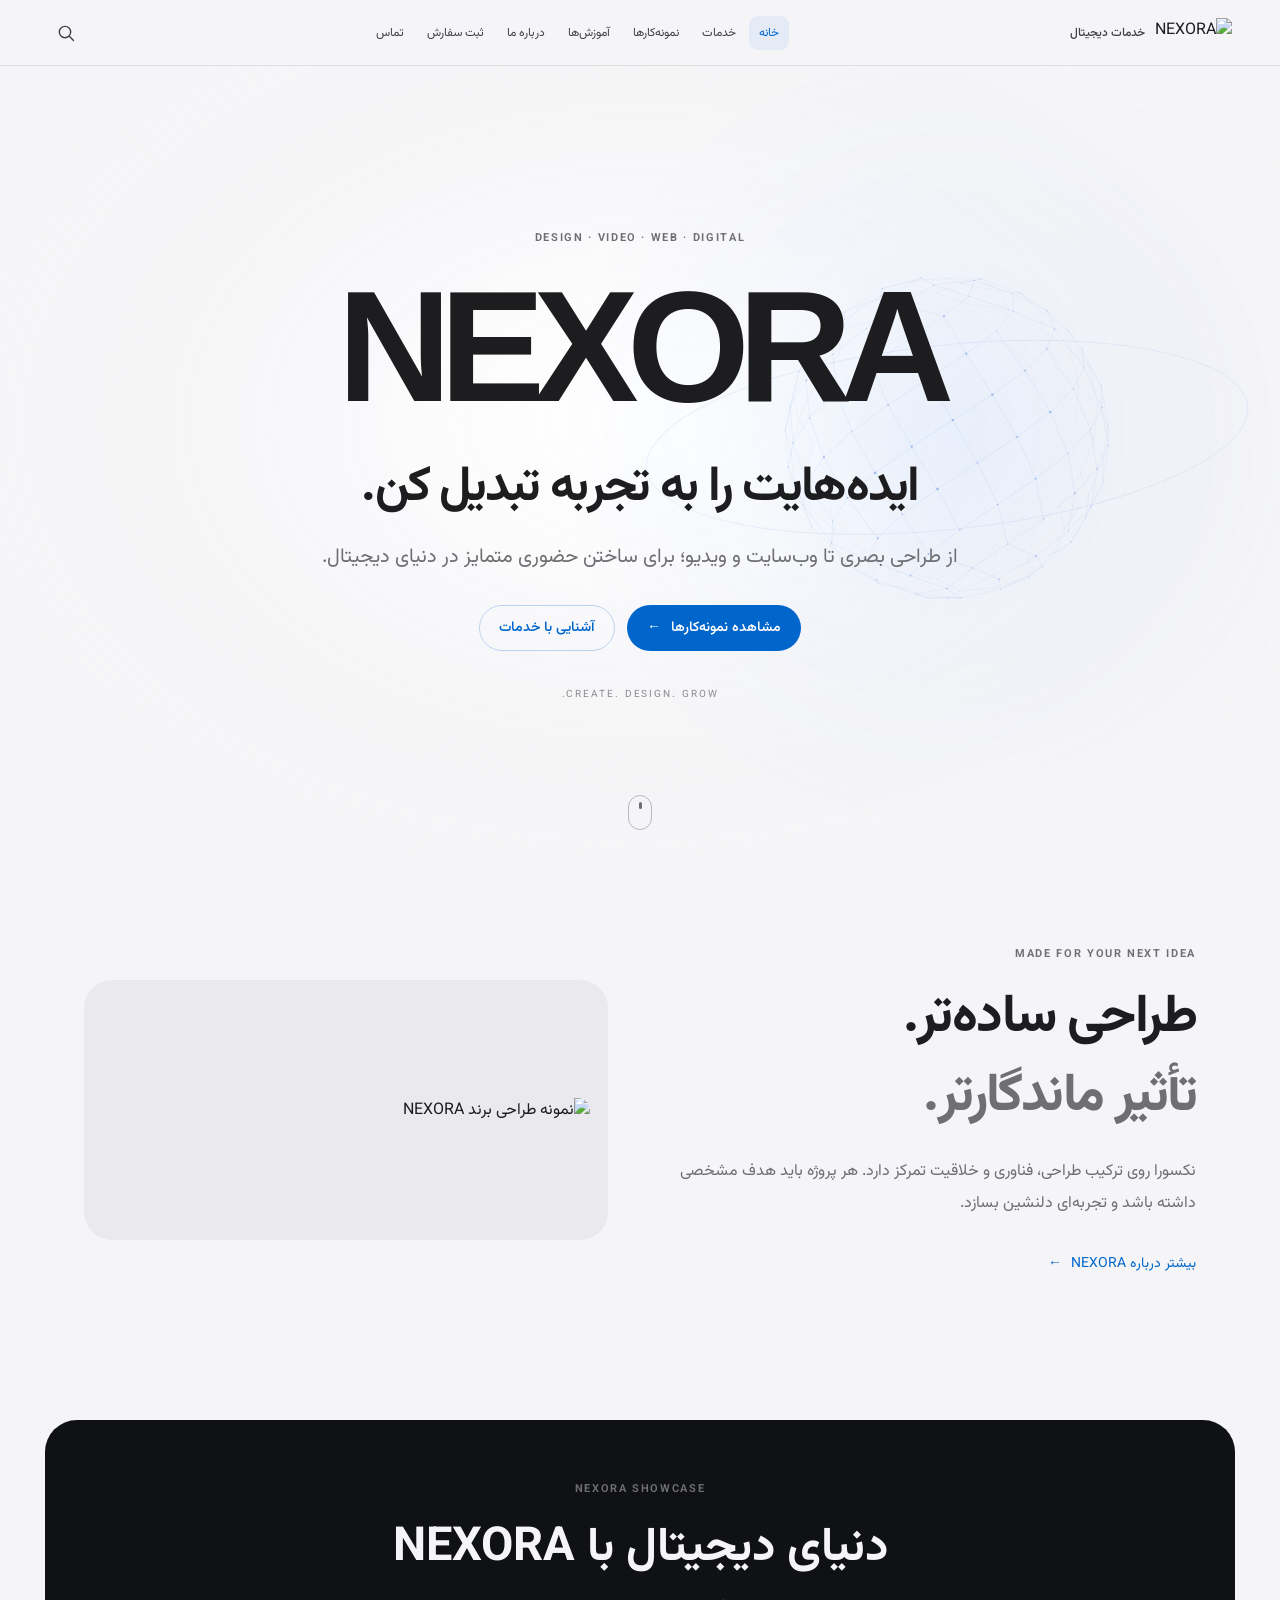
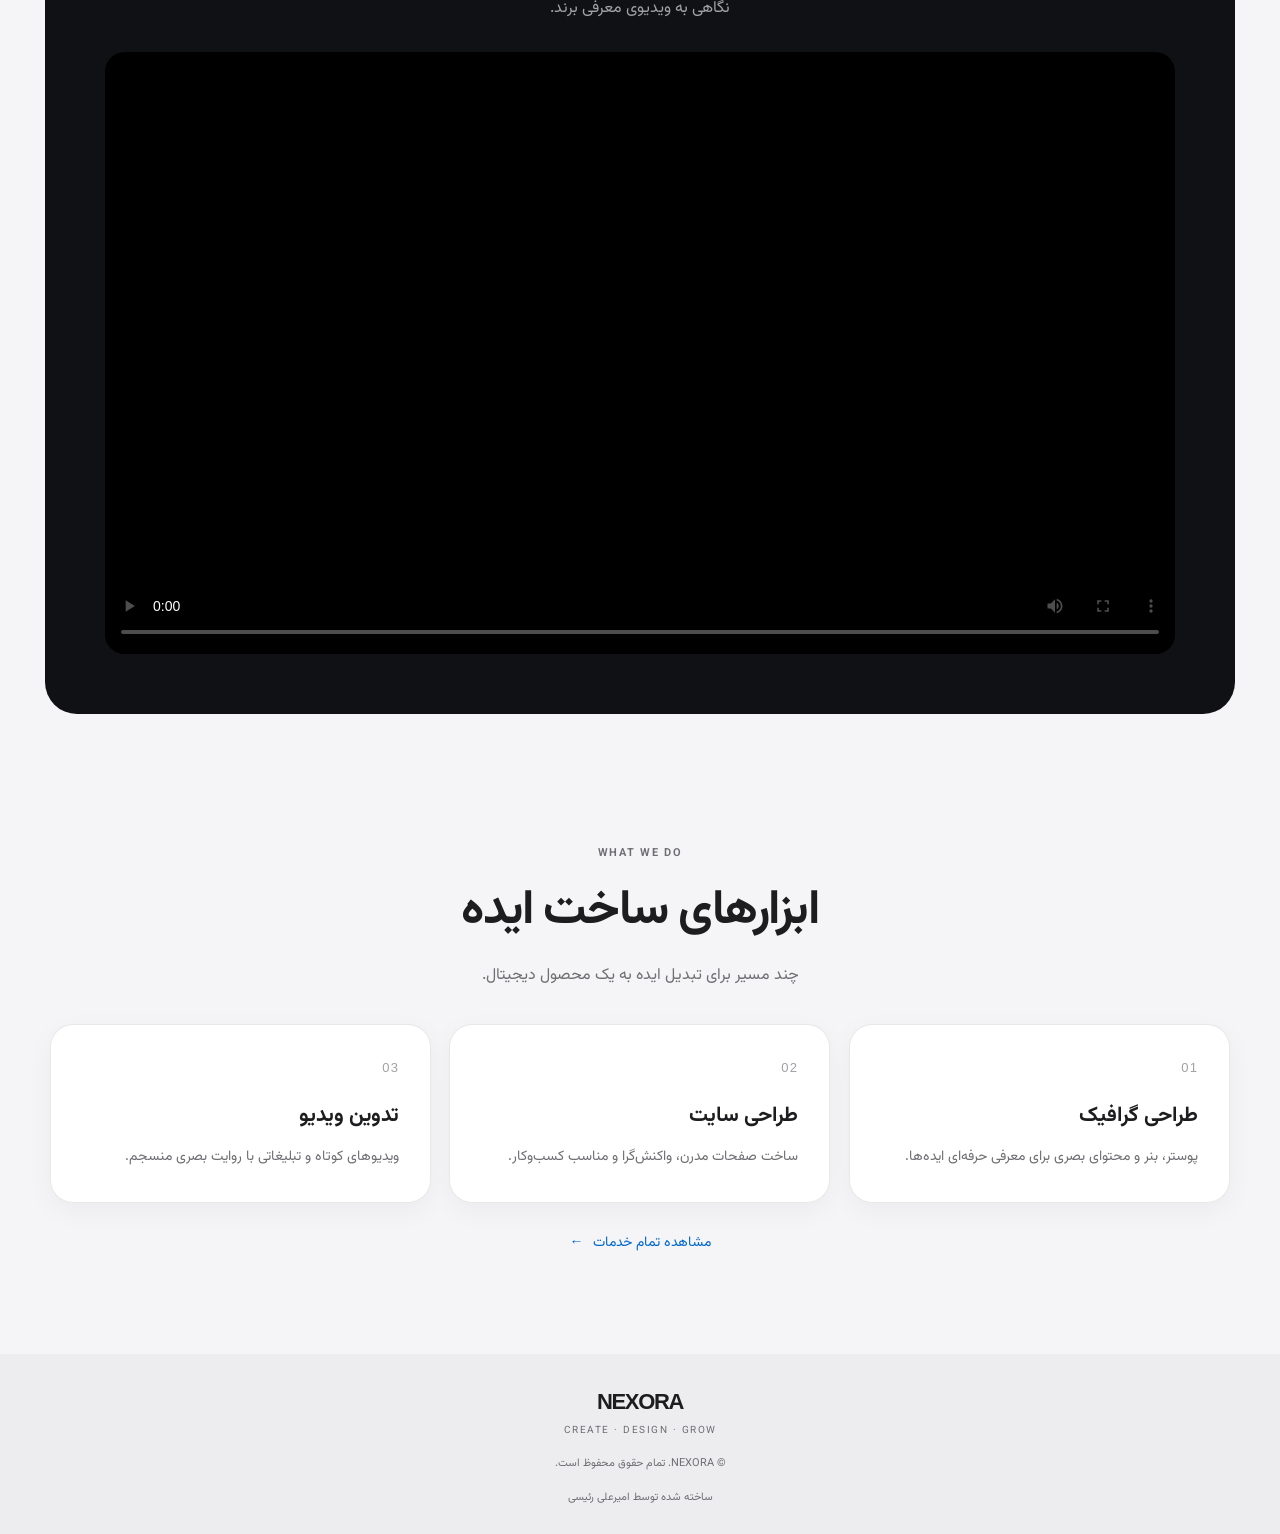
==== index.html @ a25d263f "Add NEXORA site files (code only) Co-Authored-By: Claude Sonnet 5.5 <noreply@anthropic.com> Claude-S" ====
<!DOCTYPE html>
<html lang="fa" dir="rtl">
<head>
    <meta charset="UTF-8">
    <meta name="viewport" content="width=device-width, initial-scale=1">

    <title>NEXORA | خدمات دیجیتال</title>

    <meta name="description" content="NEXORA؛ طراحی گرافیک، طراحی سایت، تدوین ویدیو، سئو و خدمات دیجیتال.">
    <meta name="theme-color" content="#f5f5f7">
    <meta name="robots" content="index, follow">

    <link rel="canonical" href="https://nexora.ir/">
    <link rel="icon" href="images/nexora-logo.png" type="image/png">
    <link rel="apple-touch-icon" href="images/nexora-logo.png">

    <link rel="preconnect" href="https://fonts.googleapis.com">
    <link rel="preconnect" href="https://fonts.gstatic.com" crossorigin>
    <link href="https://fonts.googleapis.com/css2?family=Vazirmatn:wght@100..900&display=swap" rel="stylesheet">

    <link rel="stylesheet" href="style.css">
    <link rel="stylesheet" href="nexora-3d.css">
</head>

<body>

<header class="site-header">
    <a class="brand" href="#home" data-page="home" aria-label="صفحه اصلی NEXORA">
        <img src="images/nexora-logo.png" alt="NEXORA">
        <span>خدمات دیجیتال</span>
    </a>

    <nav class="top-nav" id="mainNav" aria-label="منوی اصلی">
        <a class="menu-btn active" href="#home" data-page="home">خانه</a>
        <a class="menu-btn" href="#services" data-page="services">خدمات</a>
        <a class="menu-btn" href="#portfolio" data-page="portfolio">نمونه‌کارها</a>
        <a class="menu-btn" href="#tutorials" data-page="tutorials">آموزش‌ها</a>
        <a class="menu-btn" href="#about" data-page="about">درباره ما</a>
        <a class="menu-btn" href="#order" data-page="order">ثبت سفارش</a>
        <a class="menu-btn" href="#contact" data-page="contact">تماس</a>
    </nav>

    <div class="header-actions">
        <button class="search-button" id="searchBtn" type="button" aria-label="جست‌وجو">
            <svg viewBox="0 0 24 24" aria-hidden="true">
                <circle cx="10.8" cy="10.8" r="6.8"></circle>
                <path d="m16 16 5 5"></path>
            </svg>
        </button>
    </div>
</header>

<section class="search-panel" id="searchPanel" aria-label="جست‌وجو در سایت">
    <div class="search-input-row">
        <input id="siteSearch" type="search" placeholder="جست‌وجو در نمونه‌کارها..." autocomplete="off">
        <button id="searchClose" type="button" aria-label="بستن">×</button>
    </div>
    <div class="search-results" id="searchResults"></div>
</section>

<main id="siteMain">

    <!-- صفحه خانه -->
    <section class="page active-page" id="home">

        <div class="hero-stage">
            <canvas id="nx3d" aria-hidden="true"></canvas>

            <div class="hero-copy">
                <p class="eyebrow">DESIGN · VIDEO · WEB · DIGITAL</p>

                <h1>NEXORA</h1>

                <h2>ایده‌هایت را به تجربه تبدیل کن.</h2>

                <p class="hero-description">
                    از طراحی بصری تا وب‌سایت و ویدیو؛
                    برای ساختن حضوری متمایز در دنیای دیجیتال.
                </p>

                <div class="hero-actions">
                    <a class="button-primary" href="#portfolio" data-page="portfolio">
                        مشاهده نمونه‌کارها
                        <span aria-hidden="true">←</span>
                    </a>

                    <a class="button-secondary" href="#services" data-page="services">
                        آشنایی با خدمات
                    </a>
                </div>

                <p class="hero-caption">CREATE. DESIGN. GROW.</p>
            </div>

            <a class="scroll-indicator" href="#services" data-page="services" aria-label="مشاهده بخش بعدی">
                <span></span>
            </a>
        </div>

        <div class="feature-section">
            <div class="feature-copy">
                <p class="eyebrow">MADE FOR YOUR NEXT IDEA</p>
                <h2>طراحی ساده‌تر.
                    <span>تأثیر ماندگارتر.</span>
                </h2>
                <p>
                    نکسورا روی ترکیب طراحی، فناوری و خلاقیت تمرکز دارد.
                    هر پروژه باید هدف مشخصی داشته باشد و تجربه‌ای دلنشین بسازد.
                </p>

                <a class="text-link" href="#about" data-page="about">
                    بیشتر درباره NEXORA
                    <span aria-hidden="true">←</span>
                </a>
            </div>

            <div class="feature-visual">
                <img src="images/nexora-poster.png" alt="نمونه طراحی برند NEXORA" loading="lazy">
            </div>
        </div>

        <section class="video-section">
            <p class="eyebrow">NEXORA SHOWCASE</p>
            <h2>دنیای دیجیتال با NEXORA</h2>
            <p>نگاهی به ویدیوی معرفی برند.</p>

            <video class="main-video" controls playsinline preload="metadata" poster="images/nexora-poster.png">
                <source src="videos/nexora.mp4" type="video/mp4">
                مرورگر شما از پخش ویدیو پشتیبانی نمی‌کند.
            </video>
        </section>

        <section class="home-services">
            <div class="section-heading">
                <p class="eyebrow">WHAT WE DO</p>
                <h2>ابزارهای ساخت ایده</h2>
                <p>چند مسیر برای تبدیل ایده به یک محصول دیجیتال.</p>
            </div>

            <div class="service-grid">
                <article class="service-card">
                    <span class="service-number">01</span>
                    <h3>طراحی گرافیک</h3>
                    <p>پوستر، بنر و محتوای بصری برای معرفی حرفه‌ای ایده‌ها.</p>
                </article>

                <article class="service-card">
                    <span class="service-number">02</span>
                    <h3>طراحی سایت</h3>
                    <p>ساخت صفحات مدرن، واکنش‌گرا و مناسب کسب‌وکار.</p>
                </article>

                <article class="service-card">
                    <span class="service-number">03</span>
                    <h3>تدوین ویدیو</h3>
                    <p>ویدیوهای کوتاه و تبلیغاتی با روایت بصری منسجم.</p>
                </article>
            </div>

            <a class="text-link centered-link" href="#services" data-page="services">
                مشاهده تمام خدمات
                <span aria-hidden="true">←</span>
            </a>
        </section>
    </section>

    <!-- صفحه خدمات -->
    <section class="page" id="services">
        <div class="page-heading">
            <p class="eyebrow">OUR SERVICES</p>
            <h1>خدمات NEXORA</h1>
            <p>خدمات دیجیتال برای ساخت و رشد ایده‌های شما.</p>
        </div>

        <div class="service-grid full-service-grid">
            <article class="service-card">
                <span class="service-number">01</span>
                <h2>طراحی گرافیک</h2>
                <p>طراحی پوستر، پست شبکه‌های اجتماعی، بنر و محتوای بصری.</p>
            </article>

            <article class="service-card">
                <span class="service-number">02</span>
                <h2>طراحی سایت</h2>
                <p>ساخت سایت‌های مدرن، واکنش‌گرا و مناسب معرفی کسب‌وکار.</p>
            </article>

            <article class="service-card">
                <span class="service-number">03</span>
                <h2>تدوین ویدیو</h2>
                <p>تدوین ویدیوهای کوتاه برای تبلیغات و شبکه‌های اجتماعی.</p>
            </article>

            <article class="service-card">
                <span class="service-number">04</span>
                <h2>بهینه‌سازی SEO</h2>
                <p>بهبود ساختار محتوا و اصول اولیه بهینه‌سازی برای موتورهای جست‌وجو.</p>
            </article>

            <article class="service-card">
                <span class="service-number">05</span>
                <h2>خدمات هوش مصنوعی</h2>
                <p>ایده‌پردازی، کمک به تولید محتوا و استفاده خلاقانه از ابزارهای AI.</p>
            </article>
        </div>

        <div class="simple-cta">
            <h2>ایده‌ای برای ساخت داری؟</h2>
            <p>جزئیات پروژه‌ات را بفرست تا مسیر شروع مشخص شود.</p>
            <a class="button-primary" href="#order" data-page="order">ثبت سفارش</a>
        </div>
    </section>

    <!-- صفحه نمونه‌کارها -->
    <section class="page" id="portfolio">
        <div class="page-heading">
            <p class="eyebrow">SELECTED PROJECTS</p>
            <h1>نمونه‌کارها</h1>
            <p>مجموعه‌ای از طراحی‌ها، ویدیوها و تمرین‌های دیجیتال نکسورا.</p>
        </div>

        <div class="notice">
            نمونه‌های مربوط به برندهای دیگر، پروژه‌های تمرینی یا مفهومی هستند
            و به معنی همکاری رسمی با آن برندها نیستند.
        </div>

        <div class="portfolio-grid" id="portfolioGrid" aria-live="polite">
            <p class="loading-message">در حال بارگذاری نمونه‌کارها...</p>
        </div>
    </section>

    <!-- صفحه آموزش‌ها -->
    <section class="page" id="tutorials">
        <div class="page-heading">
            <p class="eyebrow">LEARN AND CREATE</p>
            <h1>آموزش‌ها</h1>
            <p>یادگیری قدم‌به‌قدم ابزارهای موردنیاز برای ساخت پروژه دیجیتال.</p>
        </div>

        <div class="tutorial-list">
            <details class="tutorial-card">
                <summary>آموزش طراحی با Canva</summary>
                <ol>
                    <li>انتخاب اندازه مناسب طراحی</li>
                    <li>انتخاب تصویر و پس‌زمینه</li>
                    <li>ترکیب رنگ‌ها و ایجاد سلسله‌مراتب بصری</li>
                    <li>انتخاب فونت خوانا</li>
                    <li>ساخت و خروجی گرفتن از طرح</li>
                </ol>
            </details>

            <details class="tutorial-card">
                <summary>آموزش تدوین با CapCut</summary>
                <ol>
                    <li>وارد کردن ویدیو</li>
                    <li>برش قسمت‌های اضافی</li>
                    <li>تنظیم صدا و موسیقی</li>
                    <li>استفاده متعادل از افکت و انتقال</li>
                    <li>گرفتن خروجی مناسب پلتفرم مقصد</li>
                </ol>
            </details>

            <details class="tutorial-card">
                <summary>آموزش ابزارهای هوش مصنوعی</summary>
                <ol>
                    <li>تبدیل ایده به توضیح دقیق</li>
                    <li>نوشتن دستور روشن و مشخص</li>
                    <li>بررسی خروجی و اصلاح اشکالات</li>
                    <li>استفاده از خروجی در پروژه‌های واقعی</li>
                </ol>
            </details>
        </div>
    </section>

    <!-- صفحه درباره ما -->
    <section class="page" id="about">
        <div class="page-heading">
            <p class="eyebrow">ABOUT NEXORA</p>
            <h1>سادگی، خلاقیت و فناوری</h1>
            <p>NEXORA یک برند دیجیتال در مسیر یادگیری و ساخت تجربه‌های مدرن است.</p>
        </div>

        <div class="about-panel">
            <div>
                <p class="eyebrow">OUR APPROACH</p>
                <h2>هر جزئیات باید دلیلی داشته باشد.</h2>
            </div>
            <div>
                <p>
                    نکسورا روی طراحی گرافیک، طراحی سایت، تدوین ویدیو،
                    بهینه‌سازی SEO و ابزارهای هوش مصنوعی تمرکز دارد.
                </p>
                <p>
                    هدف این پروژه، ساخت تجربه‌های دیجیتال کاربردی با ظاهر مرتب،
                    عملکرد مناسب و توجه به جزئیات است.
                </p>
                <p>
                    تعدادی از نمونه‌کارها آموزشی و مفهومی هستند و برای تمرین
                    طراحی و توسعه ساخته شده‌اند.
                </p>
            </div>
        </div>
    </section>

    <!-- صفحه ثبت سفارش -->
    <section class="page" id="order">
        <div class="page-heading">
            <p class="eyebrow">START A PROJECT</p>
            <h1>بیایید ایده‌ات را بسازیم.</h1>
            <p>مشخصات اولیه را وارد کن تا متن آماده سفارش ساخته شود.</p>
        </div>

        <div class="order-panel">
            <form id="orderForm">
                <label for="orderService">خدمت موردنظر</label>
                <select id="orderService" name="service" required>
                    <option value="طراحی گرافیک">طراحی گرافیک</option>
                    <option value="طراحی سایت">طراحی سایت</option>
                    <option value="تدوین ویدیو">تدوین ویدیو</option>
                    <option value="بهینه‌سازی SEO">بهینه‌سازی SEO</option>
                    <option value="خدمات هوش مصنوعی">خدمات هوش مصنوعی</option>
                </select>

                <label for="orderName">نام شما (اختیاری)</label>
                <input id="orderName" name="name" type="text" autocomplete="name" placeholder="نام">

                <label for="orderDescription">توضیح پروژه</label>
                <textarea id="orderDescription" name="description" rows="5" required placeholder="مثلاً: یک پوستر تبلیغاتی با رنگ‌بندی آبی و مشکی..."></textarea>

                <label for="orderPreview">متن سفارش</label>
                <textarea id="orderPreview" rows="6" readonly placeholder="متن سفارش پس از تکمیل اطلاعات اینجا نمایش داده می‌شود."></textarea>

                <button class="button-primary" type="submit">آماده‌سازی سفارش</button>
                <p id="orderStatus" class="form-status" role="status"></p>
            </form>
        </div>

        <div class="price-panel">
            <h2>خدمات و قیمت‌های تقریبی</h2>
            <p>قیمت نهایی به جزئیات پروژه بستگی دارد.</p>

            <div class="price-row">
                <span>طراحی گرافیک</span>
                <strong>۵۰ تا ۳۰۰ هزار تومان</strong>
            </div>
            <div class="price-row">
                <span>طراحی سایت ساده</span>
                <strong>توافقی</strong>
            </div>
            <div class="price-row">
                <span>تدوین ویدیو کوتاه</span>
                <strong>۲۰۰ تا ۵۰۰ هزار تومان</strong>
            </div>
            <div class="price-row">
                <span>خدمات SEO</span>
                <strong>توافقی</strong>
            </div>
            <div class="price-row">
                <span>خدمات هوش مصنوعی</span>
                <strong>توافقی</strong>
            </div>
        </div>
    </section>

    <!-- صفحه تماس -->
    <section class="page" id="contact">
        <div class="page-heading">
            <p class="eyebrow">GET IN TOUCH</p>
            <h1>در ارتباط باشیم.</h1>
            <p>اطلاعات تماس را در فایل data.js تنظیم کن.</p>
        </div>

        <div class="contact-grid">
            <article class="contact-card">
                <h2>اینستاگرام</h2>
                <p>برای مشاهده محتوا و ارتباط با NEXORA.</p>
                <a data-ig href="#" target="_blank" rel="noopener">مشاهده صفحه</a>
            </article>

            <article class="contact-card">
                <h2>ایمیل</h2>
                <p>برای ارسال جزئیات پروژه.</p>
                <a data-mail href="#">ارسال ایمیل</a>
            </article>
        </div>
    </section>

</main>

<footer class="site-footer">
    <a class="footer-brand" href="#home" data-page="home">NEXORA</a>
    <p>CREATE · DESIGN · GROW</p>
    <small>© NEXORA. تمام حقوق محفوظ است.</small>
    <small class="made-by">ساخته شده توسط امیرعلی رئیسی</small>
</footer>

<button id="toTop" class="to-top" type="button" aria-label="بازگشت به بالا">↑</button>

<script src="data.js"></script>
<script src="nexora-enhancements.js" defer></script>
<script src="nexora-3d-full.js" defer></script>

</body>
</html>
---- style.css ----
/* =====================================================
   NEXORA — MAIN STYLESHEET
   Apple-inspired, minimal, responsive design
===================================================== */

:root {
    --bg: #f5f5f7;
    --surface: #ffffff;
    --text: #1d1d1f;
    --muted: #6e6e73;
    --blue: #06c;
    --border: rgba(0, 0, 0, 0.09);
    --shadow: 0 8px 28px rgba(0, 0, 0, 0.045);
    --shadow-hover: 0 18px 45px rgba(0, 0, 0, 0.09);
    --radius: 24px;
    font-family: "Vazirmatn", -apple-system, BlinkMacSystemFont, "Segoe UI", Tahoma, sans-serif;
}

* {
    box-sizing: border-box;
}

html {
    scroll-behavior: smooth;
    background: var(--bg);
    color-scheme: light;
}

body {
    margin: 0;
    min-width: 320px;
    overflow-x: hidden;
    color: var(--text);
    background: var(--bg);
    font-family: "Vazirmatn", -apple-system, BlinkMacSystemFont, "Segoe UI", Tahoma, sans-serif;
    -webkit-font-smoothing: antialiased;
}

button,
input,
select,
textarea {
    font: inherit;
}

button,
a {
    -webkit-tap-highlight-color: transparent;
}

a {
    color: var(--blue);
}

img,
video {
    max-width: 100%;
}

/* HEADER */

.site-header {
    position: fixed;
    inset: 0 0 auto;
    z-index: 2000;

    min-height: 66px;
    display: grid;
    grid-template-columns: auto minmax(0, 1fr) auto;
    align-items: center;
    gap: 20px;

    padding: 0 clamp(16px, 4vw, 48px);

    background: rgba(245, 245, 247, 0.88);
    border-bottom: 1px solid var(--border);

    backdrop-filter: saturate(180%) blur(22px);
    -webkit-backdrop-filter: saturate(180%) blur(22px);
}

.brand {
    display: inline-flex;
    align-items: center;
    gap: 10px;
    min-width: max-content;

    color: var(--text);
    text-decoration: none;
}

.brand img {
    display: block;
    width: auto;
    height: 30px;
    object-fit: contain;
}

.brand span {
    color: #424245;
    font-size: 12px;
    font-weight: 500;
}

.top-nav {
    display: flex;
    align-items: center;
    justify-content: center;
    gap: 3px;
    min-width: 0;
}

.menu-btn {
    display: inline-flex;
    justify-content: center;
    align-items: center;

    min-height: 34px;
    padding: 7px 10px;

    color: #424245;
    background: transparent;
    border: 0;
    border-radius: 9px;

    font-size: 12px;
    text-decoration: none;
    white-space: nowrap;

    transition: color .2s ease, background .2s ease;
}

.menu-btn:hover {
    color: var(--text);
    background: rgba(0, 0, 0, .05);
}

.menu-btn.active {
    color: var(--blue);
    background: rgba(0, 102, 204, .07);
}

.header-actions {
    display: flex;
    align-items: center;
    justify-content: flex-end;
}

.search-button {
    display: inline-flex;
    align-items: center;
    justify-content: center;

    width: 36px;
    height: 36px;

    padding: 8px;
    color: #424245;
    background: transparent;

    border: 0;
    border-radius: 50%;
    cursor: pointer;

    transition: background .2s ease;
}

.search-button:hover {
    background: rgba(0, 0, 0, .06);
}

.search-button svg {
    width: 20px;
    height: 20px;
    fill: none;
    stroke: currentColor;
    stroke-width: 1.7;
    stroke-linecap: round;
}

/* SEARCH */

.search-panel {
    position: fixed;
    top: 77px;
    right: 20px;
    z-index: 3000;

    display: none;
    width: min(470px, calc(100vw - 40px));
    max-height: min(75vh, 600px);
    overflow-y: auto;

    padding: 15px;

    background: rgba(255, 255, 255, .97);
    border: 1px solid var(--border);
    border-radius: 18px;
    box-shadow: var(--shadow-hover);

    backdrop-filter: blur(18px);
}

.search-panel.open {
    display: block;
    animation: fade-up .22s ease both;
}

.search-input-row {
    display: flex;
    align-items: center;
    gap: 8px;
}

.search-input-row input {
    flex: 1;
    min-width: 0;

    padding: 11px 13px;

    color: var(--text);
    background: #f5f5f7;

    border: 1px solid transparent;
    border-radius: 11px;
    outline: none;
}

.search-input-row input:focus {
    border-color: rgba(0, 102, 204, .45);
}

.search-input-row button {
    width: 35px;
    height: 35px;

    color: var(--muted);
    background: transparent;
    border: 0;

    font-size: 26px;
    cursor: pointer;
}

.search-results {
    display: grid;
    gap: 4px;
    margin-top: 10px;
}

.search-result-item {
    display: flex;
    align-items: center;
    gap: 12px;

    padding: 10px;
    color: var(--text);
    text-decoration: none;

    border-radius: 11px;
}

.search-result-item:hover {
    background: #f5f5f7;
}

.search-result-item img {
    width: 56px;
    height: 48px;
    object-fit: cover;
    border-radius: 8px;
    background: #e8e8ed;
}

.search-result-copy {
    display: grid;
    gap: 3px;
}

.search-result-copy small {
    color: var(--muted);
}

.search-empty {
    padding: 15px 8px;
    color: var(--muted);
    font-size: 14px;
}

/* MAIN AND PAGE SWITCHING */

main {
    min-height: 70vh;
    padding-top: 66px;
}

.page {
    display: none;
    width: 100%;
    min-height: 65vh;
}

.page.active-page {
    display: block;
    animation: fade-up .4s ease both;
}

@keyframes fade-up {
    from {
        opacity: 0;
        transform: translateY(10px);
    }

    to {
        opacity: 1;
        transform: translateY(0);
    }
}

/* TYPOGRAPHY */

.eyebrow {
    margin: 0 0 14px;
    color: var(--muted);
    font-size: 11px;
    font-weight: 650;
    letter-spacing: .15em;
    line-height: 1.8;
}

.page-heading {
    max-width: 850px;
    margin: 0 auto 40px;
    padding: 72px 24px 0;
    text-align: center;
}

.page-heading h1 {
    margin: 0 0 14px;
    color: var(--text);
    font-size: clamp(35px, 6vw, 66px);
    font-weight: 750;
    letter-spacing: -.035em;
    line-height: 1.25;
}

.page-heading p:not(.eyebrow) {
    max-width: 690px;
    margin: 0 auto;
    color: var(--muted);
    font-size: clamp(15px, 1.6vw, 20px);
    line-height: 2;
}

.section-heading {
    max-width: 760px;
    margin: 0 auto 32px;
    padding: 0 20px;
    text-align: center;
}

.section-heading h2 {
    margin: 0 0 12px;
    font-size: clamp(28px, 4.5vw, 48px);
    line-height: 1.4;
    letter-spacing: -.025em;
}

.section-heading p:not(.eyebrow) {
    color: var(--muted);
    line-height: 1.9;
}

/* HERO */

.hero-stage {
    position: relative;
    isolation: isolate;

    min-height: min(790px, calc(100svh - 66px));
    display: grid;
    place-items: center;

    padding: 95px 22px 76px;
    overflow: hidden;
    background:
        radial-gradient(ellipse at 50% 45%, rgba(255, 255, 255, .95), rgba(245, 245, 247, .88) 55%, #f5f5f7 100%);
}

.hero-copy {
    position: relative;
    z-index: 2;

    width: min(900px, 100%);
    margin: 0 auto;

    text-align: center;
}

.hero-copy .eyebrow {
    margin-bottom: 20px;
}

.hero-copy h1 {
    margin: 0;
    color: #1d1d1f;

    font-family: -apple-system, BlinkMacSystemFont, "Segoe UI", sans-serif;
    font-size: clamp(65px, 14vw, 158px);
    font-weight: 800;
    letter-spacing: -.075em;
    line-height: .98;
}

.hero-copy h2 {
    max-width: 820px;
    margin: 28px auto 10px;

    color: #1d1d1f;
    font-size: clamp(27px, 4.2vw, 49px);
    font-weight: 700;
    letter-spacing: -.035em;
    line-height: 1.5;
}

.hero-description {
    max-width: 650px;
    margin: 12px auto 0;

    color: var(--muted);
    font-size: clamp(15px, 1.65vw, 20px);
    line-height: 2;
}

.hero-actions {
    display: flex;
    justify-content: center;
    align-items: center;
    flex-wrap: wrap;
    gap: 12px;
    margin-top: 28px;
}

.hero-caption {
    margin-top: 36px;
    color: #8a8a90;
    font-size: 10px;
    letter-spacing: .19em;
}

.scroll-indicator {
    position: absolute;
    bottom: 26px;
    left: 50%;
    z-index: 2;

    display: grid;
    place-items: start center;

    width: 24px;
    height: 35px;
    padding-top: 6px;

    border: 1px solid rgba(29, 29, 31, .28);
    border-radius: 20px;
    transform: translateX(-50%);
}

.scroll-indicator span {
    width: 3px;
    height: 7px;

    background: #6e6e73;
    border-radius: 5px;

    animation: scroll-dot 1.7s ease-in-out infinite;
}

@keyframes scroll-dot {
    0% { transform: translateY(0); opacity: 0; }
    30% { opacity: 1; }
    75% { transform: translateY(12px); opacity: 1; }
    100% { transform: translateY(16px); opacity: 0; }
}

/* BUTTONS */

.button-primary,
.button-secondary {
    display: inline-flex;
    align-items: center;
    justify-content: center;
    gap: 10px;

    min-height: 43px;
    padding: 11px 19px;

    border: 1px solid transparent;
    border-radius: 999px;

    font-size: 14px;
    font-weight: 550;
    text-decoration: none;

    cursor: pointer;

    transition:
        background .2s ease,
        color .2s ease,
        border-color .2s ease,
        transform .2s ease;
}

.button-primary {
    color: #fff;
    background: var(--blue);
}

.button-primary:hover {
    background: #0052aa;
    transform: translateY(-1px);
}

.button-secondary {
    color: var(--blue);
    background: transparent;
    border-color: rgba(0, 102, 204, .25);
}

.button-secondary:hover {
    background: rgba(0, 102, 204, .06);
}

.button-primary:focus-visible,
.button-secondary:focus-visible,
.menu-btn:focus-visible,
.text-link:focus-visible {
    outline: 3px solid rgba(0, 102, 204, .3);
    outline-offset: 3px;
}

/* FEATURE SECTION */

.feature-section {
    display: grid;
    grid-template-columns: minmax(0, 1fr) minmax(0, 1fr);
    align-items: center;
    gap: clamp(28px, 5vw, 75px);

    max-width: 1240px;
    margin: 25px auto 80px;
    padding: clamp(25px, 5vw, 65px);
}

.feature-copy h2 {
    margin: 0 0 18px;
    font-size: clamp(30px, 4.5vw, 53px);
    font-weight: 750;
    letter-spacing: -.03em;
    line-height: 1.5;
}

.feature-copy h2 span {
    display: block;
    color: var(--muted);
}

.feature-copy > p:not(.eyebrow) {
    color: var(--muted);
    line-height: 2;
}

.feature-visual {
    display: grid;
    place-items: center;

    min-height: 260px;
    padding: 18px;

    background: #e9e9ee;
    border-radius: 28px;
    overflow: hidden;
}

.feature-visual img {
    display: block;
    width: 100%;
    max-height: 460px;
    object-fit: contain;
    border-radius: 14px;
}

.text-link {
    display: inline-flex;
    align-items: center;
    gap: 9px;

    margin-top: 17px;
    color: var(--blue);
    font-size: 14px;
    text-decoration: none;
}

.text-link:hover {
    text-decoration: underline;
}

.centered-link {
    display: flex;
    width: fit-content;
    margin: 30px auto 0;
}

/* VIDEO SHOWCASE */

.video-section {
    max-width: 1190px;
    margin: 0 auto 95px;
    padding: clamp(25px, 5vw, 60px);

    color: #f5f5f7;
    background: #101114;
    border-radius: 32px;
    text-align: center;
}

.video-section h2 {
    margin: 0 0 10px;
    font-size: clamp(28px, 4.5vw, 47px);
    line-height: 1.5;
}

.video-section > p:not(.eyebrow) {
    margin: 0 0 28px;
    color: #a1a1a6;
    line-height: 1.9;
}

.main-video {
    display: block;
    width: 100%;
    max-height: 660px;
    aspect-ratio: 16 / 9;
    margin: 0 auto;

    object-fit: contain;
    background: #000;
    border: 0;
    border-radius: 20px;
}

/* SECTIONS AND CARDS */

.home-services {
    max-width: 1240px;
    margin: 0 auto;
    padding: 35px 30px 100px;
}

.service-grid {
    display: grid;
    grid-template-columns: repeat(3, minmax(0, 1fr));
    gap: 18px;
}

.full-service-grid {
    max-width: 1240px;
    margin: 0 auto;
    padding: 0 24px 90px;
}

.service-card,
.contact-card {
    min-width: 0;
    padding: clamp(22px, 3vw, 31px);

    color: var(--text);
    background: #fff;

    border: 1px solid var(--border);
    border-radius: 23px;
    box-shadow: var(--shadow);

    transition:
        box-shadow .28s ease,
        border-color .28s ease,
        transform .28s ease;
}

.service-card:hover,
.contact-card:hover {
    border-color: rgba(0, 102, 204, .2);
    box-shadow: var(--shadow-hover);
    transform: translateY(-3px);
}

.service-number {
    display: inline-block;
    margin-bottom: 24px;
    color: #a1a1a6;
    font-family: -apple-system, BlinkMacSystemFont, sans-serif;
    font-size: 13px;
    letter-spacing: .1em;
}

.service-card h2,
.service-card h3,
.contact-card h2 {
    margin: 0 0 10px;
    font-size: 21px;
    line-height: 1.6;
}

.service-card p,
.contact-card p {
    margin: 0;
    color: var(--muted);
    font-size: 14px;
    line-height: 2;
}

.simple-cta {
    max-width: 850px;
    margin: 0 auto 90px;
    padding: 40px 24px;
    text-align: center;
}

.simple-cta h2 {
    margin: 0 0 12px;
    font-size: clamp(27px, 4vw, 43px);
}

.simple-cta p {
    margin-bottom: 24px;
    color: var(--muted);
    line-height: 1.9;
}

/* PORTFOLIO */

.notice {
    max-width: 1160px;
    margin: 0 auto 26px;
    padding: 14px 18px;

    color: #6e5b21;
    background: #fff8dc;

    border: 1px solid rgba(160, 120, 0, .12);
    border-radius: 13px;

    font-size: 13px;
    line-height: 1.9;
}

.portfolio-grid {
    display: grid;
    grid-template-columns: repeat(3, minmax(0, 1fr));
    gap: 22px;

    width: calc(100% - 48px);
    max-width: 1160px;
    min-height: 100px;

    margin: 0 auto 90px;
}

.p-card {
    display: block;
    align-self: stretch;
    min-width: 0;

    padding: 0 0 20px;
    overflow: hidden;

    color: var(--text);
    background: #fff;

    border: 1px solid var(--border);
    border-radius: 23px;
    box-shadow: var(--shadow);

    text-decoration: none;

    transition:
        border-color .28s ease,
        box-shadow .28s ease,
        transform .28s ease;
}

.p-card:hover {
    border-color: rgba(0, 102, 204, .23);
    box-shadow: var(--shadow-hover);
    transform: translateY(-4px);
}

.p-card img,
.p-card video {
    display: block;
    width: 100%;
    aspect-ratio: 4 / 3;
    object-fit: cover;
    background: #e8e8ed;
    border: 0;
}

.p-card h2 {
    margin: 17px 19px 4px;
    color: var(--text);
    font-size: 20px;
    font-weight: 650;
    line-height: 1.6;
}

.p-card p {
    margin: 0 19px;
    color: var(--muted);
    font-size: 14px;
    line-height: 1.8;
}

.loading-message,
.empty-state {
    grid-column: 1 / -1;
    padding: 25px;
    color: var(--muted);
    background: #fff;
    border: 1px solid var(--border);
    border-radius: 17px;
}

.image-fallback {
    display: grid;
    place-items: center;
    aspect-ratio: 4 / 3;
    padding: 20px;
    color: var(--muted);
    background: #f0f0f4;
    text-align: center;
}

/* TUTORIALS */

.tutorial-list {
    width: calc(100% - 48px);
    max-width: 900px;
    margin: 0 auto 100px;
}

.tutorial-card {
    margin: 12px 0;
    padding: 19px 22px;

    color: var(--text);
    background: #fff;

    border: 1px solid var(--border);
    border-radius: 16px;
}

.tutorial-card summary {
    cursor: pointer;
    font-weight: 650;
    line-height: 1.9;
}

.tutorial-card ol {
    margin: 18px 0 4px;
    color: var(--muted);
    line-height: 2.2;
}

/* ABOUT */

.about-panel {
    display: grid;
    grid-template-columns: minmax(0, .9fr) minmax(0, 1fr);
    gap: 40px;

    width: calc(100% - 48px);
    max-width: 1100px;
    margin: 0 auto 100px;
    padding: clamp(25px, 5vw, 55px);

    background: #fff;
    border: 1px solid var(--border);
    border-radius: 28px;
    box-shadow: var(--shadow);
}

.about-panel h2 {
    margin: 0;
    font-size: clamp(25px, 3.5vw, 40px);
    line-height: 1.7;
}

.about-panel p:not(.eyebrow) {
    color: var(--muted);
    line-height: 2.1;
}

/* ORDER */

.order-panel,
.price-panel {
    width: calc(100% - 48px);
    max-width: 850px;
    margin: 0 auto 24px;
    padding: clamp(22px, 4vw, 40px);

    background: #fff;
    border: 1px solid var(--border);
    border-radius: 24px;
    box-shadow: var(--shadow);
}

.order-panel form {
    display: grid;
    gap: 10px;
}

.order-panel label {
    margin-top: 8px;
    color: var(--text);
    font-size: 14px;
    font-weight: 550;
}

.order-panel input,
.order-panel select,
.order-panel textarea {
    width: 100%;
    padding: 12px 14px;

    color: var(--text);
    background: #f5f5f7;

    border: 1px solid transparent;
    border-radius: 11px;

    outline: none;
}

.order-panel textarea {
    resize: vertical;
    line-height: 1.9;
}

.order-panel input:focus,
.order-panel select:focus,
.order-panel textarea:focus {
    border-color: rgba(0, 102, 204, .45);
    background: #fff;
}

.order-panel textarea[readonly] {
    color: #424245;
    background: #f5f5f7;
}

.order-panel button {
    justify-self: start;
    margin-top: 14px;
}

.form-status {
    min-height: 24px;
    margin: 0;
    color: var(--muted);
    font-size: 13px;
    line-height: 1.8;
}

.price-panel h2 {
    margin-top: 0;
    font-size: 24px;
}

.price-panel > p {
    color: var(--muted);
    line-height: 1.8;
}

.price-row {
    display: flex;
    align-items: flex-start;
    justify-content: space-between;
    gap: 18px;

    padding: 16px 0;
    border-bottom: 1px solid var(--border);
}

.price-row:last-child {
    border-bottom: 0;
}

.price-row span {
    color: var(--text);
}

.price-row strong {
    color: var(--muted);
    font-size: 13px;
    text-align: left;
}

/* CONTACT */

.contact-grid {
    display: grid;
    grid-template-columns: repeat(2, minmax(0, 1fr));
    gap: 18px;

    width: calc(100% - 48px);
    max-width: 950px;
    margin: 0 auto 100px;
}

.contact-card a {
    display: inline-flex;
    margin-top: 18px;
    text-decoration: none;
}

.contact-card a:hover {
    text-decoration: underline;
}

/* FOOTER */

.site-footer {
    display: grid;
    justify-items: center;
    gap: 8px;

    padding: 35px 20px 28px;

    color: var(--muted);
    background: #ededf0;

    text-align: center;
}

.footer-brand {
    color: var(--text);
    font-family: -apple-system, BlinkMacSystemFont, "Segoe UI", sans-serif;
    font-size: 22px;
    font-weight: 800;
    letter-spacing: -.06em;
    text-decoration: none;
}

.site-footer p {
    margin: 0;
    font-size: 10px;
    letter-spacing: .15em;
}

.site-footer small {
    margin-top: 9px;
    font-size: 11px;
}

/* TO TOP */

.to-top {
    position: fixed;
    right: 22px;
    bottom: 22px;
    z-index: 1800;

    display: grid;
    place-items: center;

    width: 43px;
    height: 43px;

    color: #fff;
    background: var(--blue);

    border: 0;
    border-radius: 50%;
    box-shadow: var(--shadow);

    font-size: 22px;
    cursor: pointer;

    opacity: 0;
    visibility: hidden;
    transform: translateY(8px);

    transition:
        opacity .2s ease,
        visibility .2s ease,
        transform .2s ease;
}

.to-top.show {
    opacity: 1;
    visibility: visible;
    transform: translateY(0);
}

/* PORTFOLIO DETAILS */

.detail-page {
    min-height: calc(100vh - 66px);
    padding: 66px 0 0;
}

.detail {
    width: calc(100% - 40px);
    max-width: 1060px;
    margin: 0 auto;
    padding: 50px 0 90px;
}

.detail-media {
    display: block;
    width: 100%;
    max-height: 710px;
    margin: 0 auto 25px;

    object-fit: contain;
    background: #fff;

    border: 1px solid var(--border);
    border-radius: 25px;
    box-shadow: var(--shadow);
}

.detail h1 {
    margin: 20px 0 10px;
    font-size: clamp(32px, 5vw, 60px);
    line-height: 1.4;
}

.detail .chip {
    display: inline-flex;
    padding: 6px 12px;
    color: var(--blue);
    background: rgba(0, 102, 204, .07);
    border-radius: 999px;
    font-size: 13px;
}

.detail .desc {
    max-width: 850px;
    color: var(--muted);
    font-size: 16px;
    line-height: 2.2;
}

.detail-actions {
    display: grid;
    grid-template-columns: repeat(2, minmax(0, 1fr));
    gap: 18px;
    margin-top: 35px;
}

.detail-actions .service-card {
    padding: 25px;
}

.detail-back {
    margin-bottom: 25px;
}

/* PROGRESS */

#nx-scroll-progress {
    position: fixed;
    top: 0;
    left: 0;
    z-index: 5000;

    width: 100%;
    height: 2px;

    background: var(--blue);
    transform: scaleX(0);
    transform-origin: left center;
    pointer-events: none;
}

/* RESPONSIVE */

@media (max-width: 1100px) {
    .site-header {
        gap: 10px;
        padding-inline: 18px;
    }

    .menu-btn {
        padding-inline: 7px;
        font-size: 11px;
    }

    .brand span {
        display: none;
    }

    .service-grid,
    .portfolio-grid {
        grid-template-columns: repeat(2, minmax(0, 1fr));
    }
}

@media (max-width: 760px) {
    .site-header {
        min-height: 108px;
        grid-template-columns: minmax(0, 1fr) auto;
        grid-template-rows: 57px 45px;
        row-gap: 0;
        padding: 0 12px;
    }

    .brand {
        grid-column: 1;
        grid-row: 1;
    }

    .brand span {
        display: inline;
    }

    .header-actions {
        grid-column: 2;
        grid-row: 1;
    }

    .top-nav {
        grid-column: 1 / -1;
        grid-row: 2;

        justify-content: flex-start;
        gap: 3px;

        width: 100%;
        overflow-x: auto;
        overflow-y: hidden;
        scrollbar-width: none;
    }

    .top-nav::-webkit-scrollbar {
        display: none;
    }

    .menu-btn {
        flex: 0 0 auto;
        min-height: 34px;
        padding: 6px 10px;
        font-size: 11px;
    }

    main {
        padding-top: 108px;
    }

    .search-panel {
        top: 116px;
        right: 10px;
        width: calc(100vw - 20px);
    }

    .hero-stage {
        min-height: 680px;
        min-height: min(760px, calc(100svh - 108px));
        padding: 80px 17px 75px;
    }

    .hero-copy h1 {
        font-size: clamp(56px, 17vw, 100px);
    }

    .hero-copy h2 {
        margin-top: 23px;
        font-size: clamp(25px, 7vw, 36px);
    }

    .hero-description {
        font-size: 15px;
    }

    .hero-actions {
        gap: 9px;
    }

    .button-primary,
    .button-secondary {
        min-height: 41px;
        padding: 10px 15px;
        font-size: 13px;
    }

    .feature-section {
        grid-template-columns: 1fr;
        margin-bottom: 55px;
        padding: 25px 20px;
    }

    .feature-visual {
        min-height: 190px;
    }

    .video-section {
        margin: 0 12px 65px;
        padding: 23px 14px;
        border-radius: 23px;
    }

    .main-video {
        border-radius: 14px;
    }

    .home-services {
        padding: 20px 14px 70px;
    }

    .page-heading {
        padding: 50px 18px 0;
        margin-bottom: 32px;
    }

    .page-heading h1 {
        font-size: clamp(32px, 9vw, 49px);
    }

    .service-grid,
    .portfolio-grid,
    .contact-grid,
    .about-panel,
    .detail-actions {
        grid-template-columns: 1fr;
    }

    .full-service-grid {
        padding: 0 15px 65px;
    }

    .portfolio-grid,
    .tutorial-list,
    .about-panel,
    .order-panel,
    .price-panel,
    .contact-grid {
        width: calc(100% - 30px);
    }

    .portfolio-grid {
        gap: 16px;
        margin-bottom: 70px;
    }

    .notice {
        margin-inline: 15px;
    }

    .about-panel {
        gap: 20px;
        margin-bottom: 70px;
    }

    .price-row {
        gap: 10px;
        font-size: 13px;
    }

    .detail {
        width: calc(100% - 30px);
        padding-top: 28px;
    }

    .detail-media {
        border-radius: 17px;
    }

    .site-footer {
        padding-bottom: 24px;
    }
}

@media (prefers-reduced-motion: reduce) {
    html {
        scroll-behavior: auto;
    }

    *,
    *::before,
    *::after {
        animation-duration: .01ms !important;
        animation-iteration-count: 1 !important;
        transition-duration: .01ms !important;
    }
}
---- nexora-3d.css ----
/* =====================================================
   NEXORA — 3D VISUAL LAYER
===================================================== */

.hero-stage {
    isolation: isolate;
}

#nx3d {
    position: absolute;
    inset: 0;
    z-index: 0;

    display: block;
    width: 100%;
    height: 100%;

    opacity: .82;
    pointer-events: none;
}

.hero-copy {
    transform: translateZ(0);
}

.p-card,
.service-card {
    transform-style: preserve-3d;
    will-change: transform;
}

.p-card {
    transition:
        transform .24s ease,
        box-shadow .28s ease,
        border-color .28s ease;
}

.p-card img,
.p-card video {
    transform: translateZ(0);
}

@media (max-width: 760px) {
    #nx3d {
        opacity: .45;
    }

    .p-card,
    .service-card {
        transform: none !important;
        will-change: auto;
    }
}

@media (prefers-reduced-motion: reduce) {
    #nx3d {
        opacity: .3;
    }

    .p-card,
    .service-card {
        transform: none !important;
        will-change: auto;
    }
}
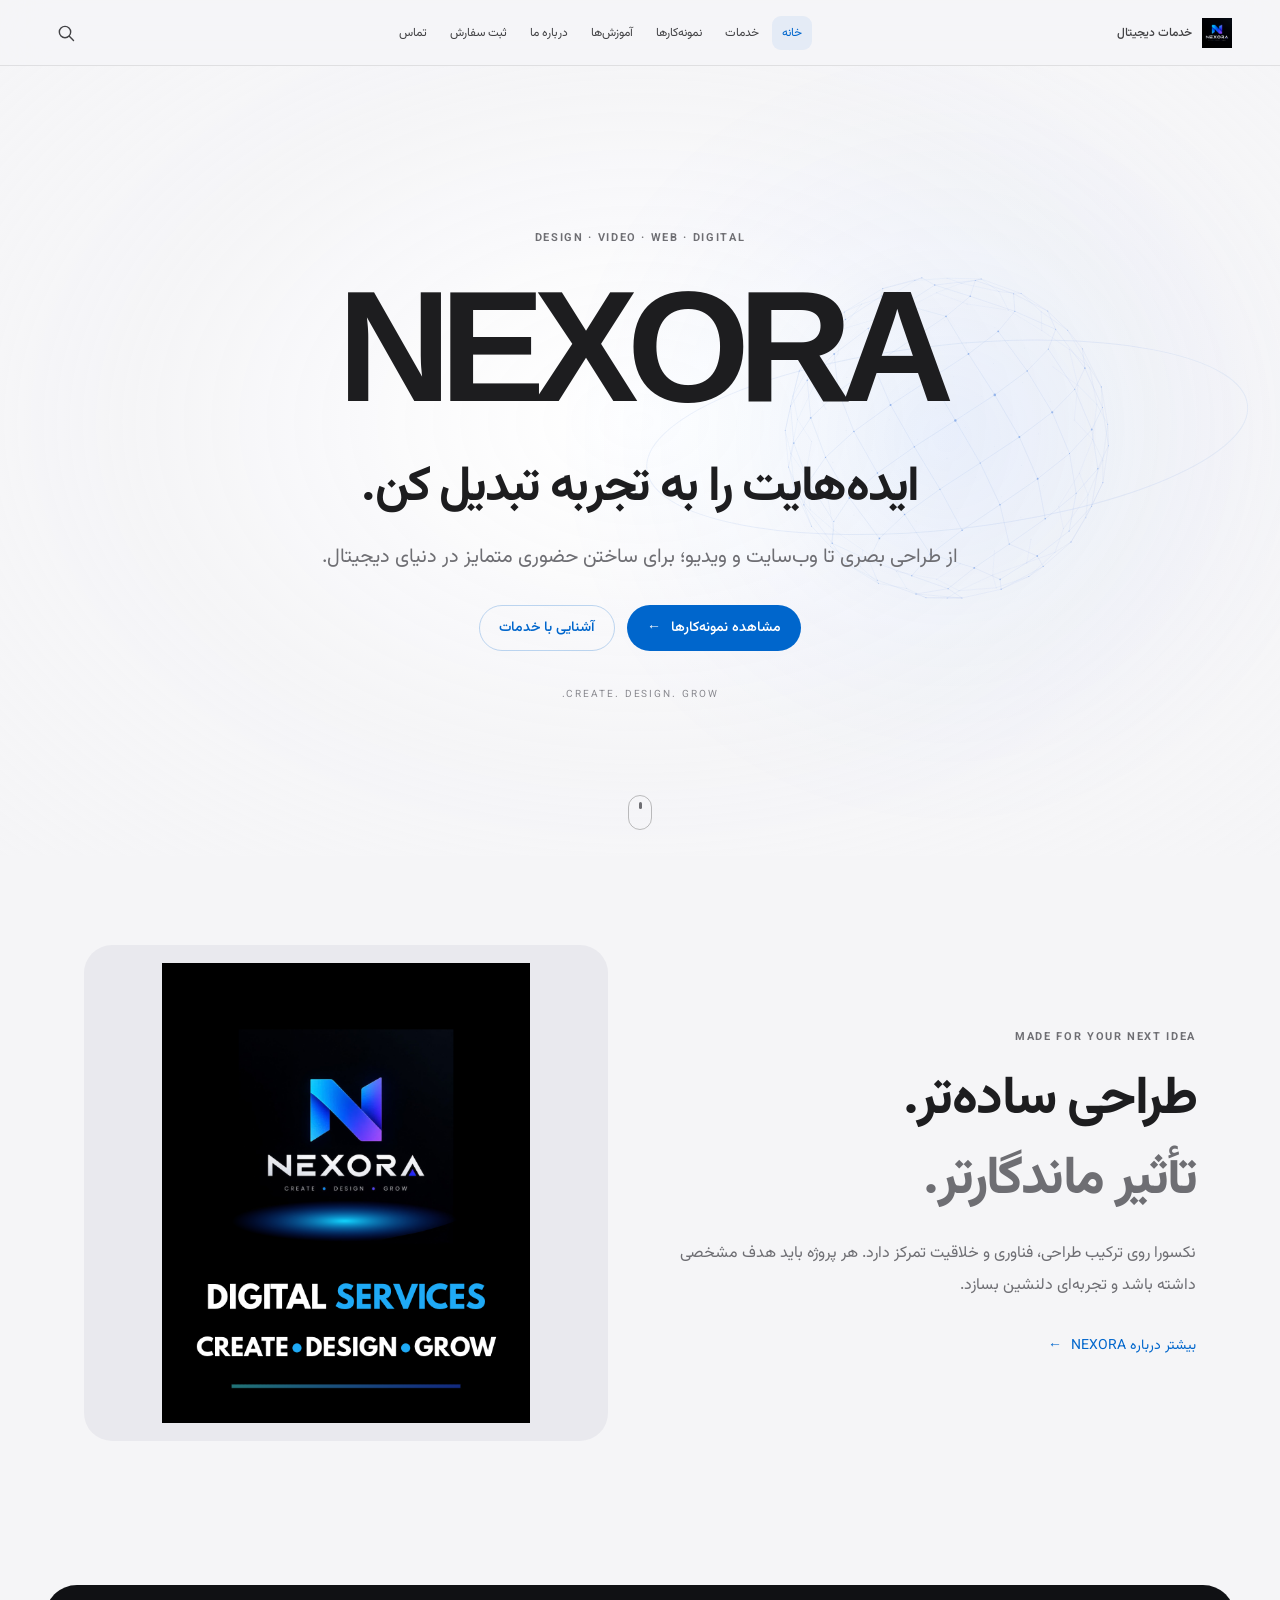
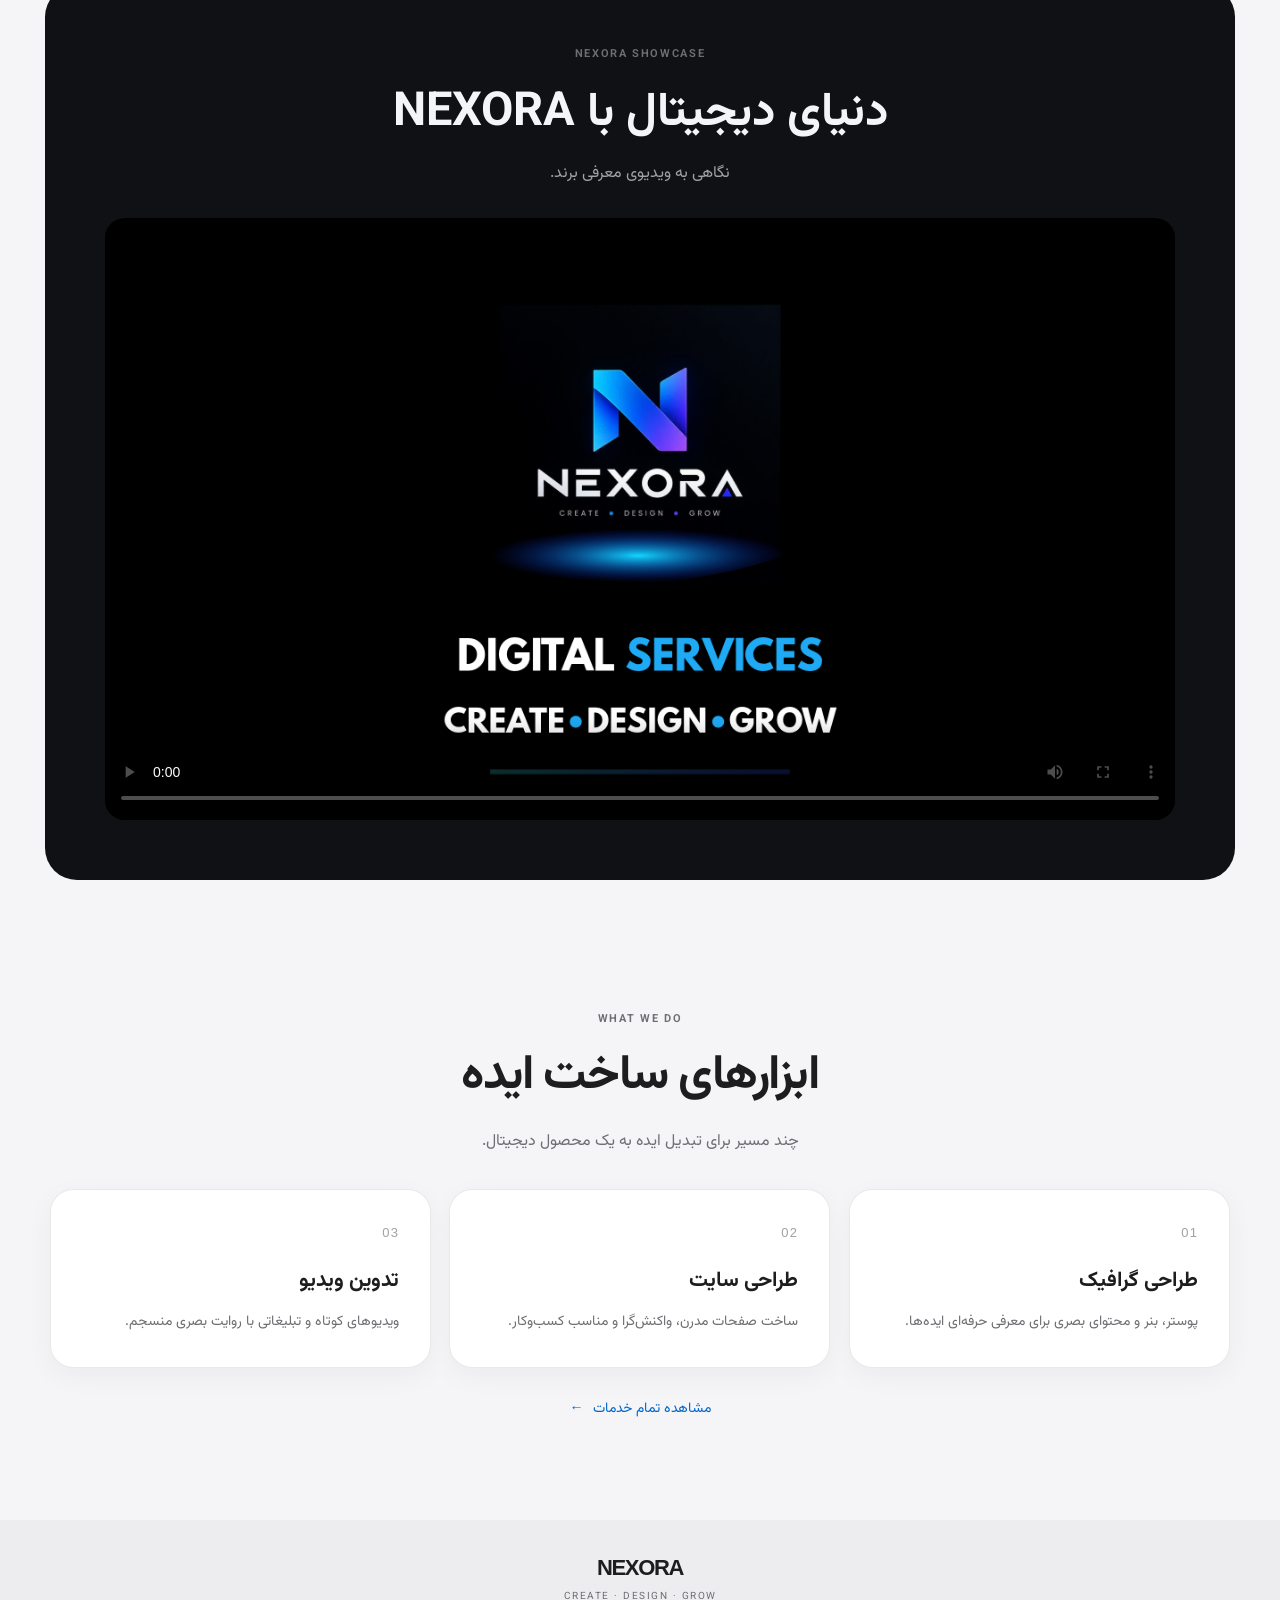
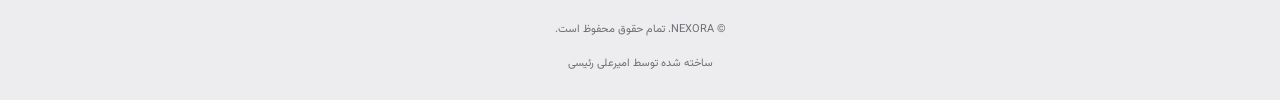
==== commit 8b72da10: "Add Telegram channel, bot and YouTube cards to contact page Co-Authored-By: Claude Sonnet 5.5 <norep" ====
--- a/index.html
+++ b/index.html
@@ -379,6 +379,24 @@
             </article>
 
             <article class="contact-card">
+                <h2>کانال تلگرام</h2>
+                <p>اخبار، آموزش‌ها و نمونه‌کارهای جدید NEXORA.</p>
+                <a data-link="telegram" href="#" target="_blank" rel="noopener">عضویت در کانال</a>
+            </article>
+
+            <article class="contact-card">
+                <h2>بات تلگرام</h2>
+                <p>دستیار هوشمند NEXORA برای پاسخ و ثبت سفارش.</p>
+                <a data-link="telegramBot" href="#" target="_blank" rel="noopener">شروع گفتگو با بات</a>
+            </article>
+
+            <article class="contact-card">
+                <h2>یوتیوب</h2>
+                <p>ویدیوهای آموزشی طراحی، تبلیغات و تدوین.</p>
+                <a data-link="youtube" href="#" target="_blank" rel="noopener">مشاهده کانال</a>
+            </article>
+
+            <article class="contact-card">
                 <h2>ایمیل</h2>
                 <p>برای ارسال جزئیات پروژه.</p>
                 <a data-mail href="#">ارسال ایمیل</a>
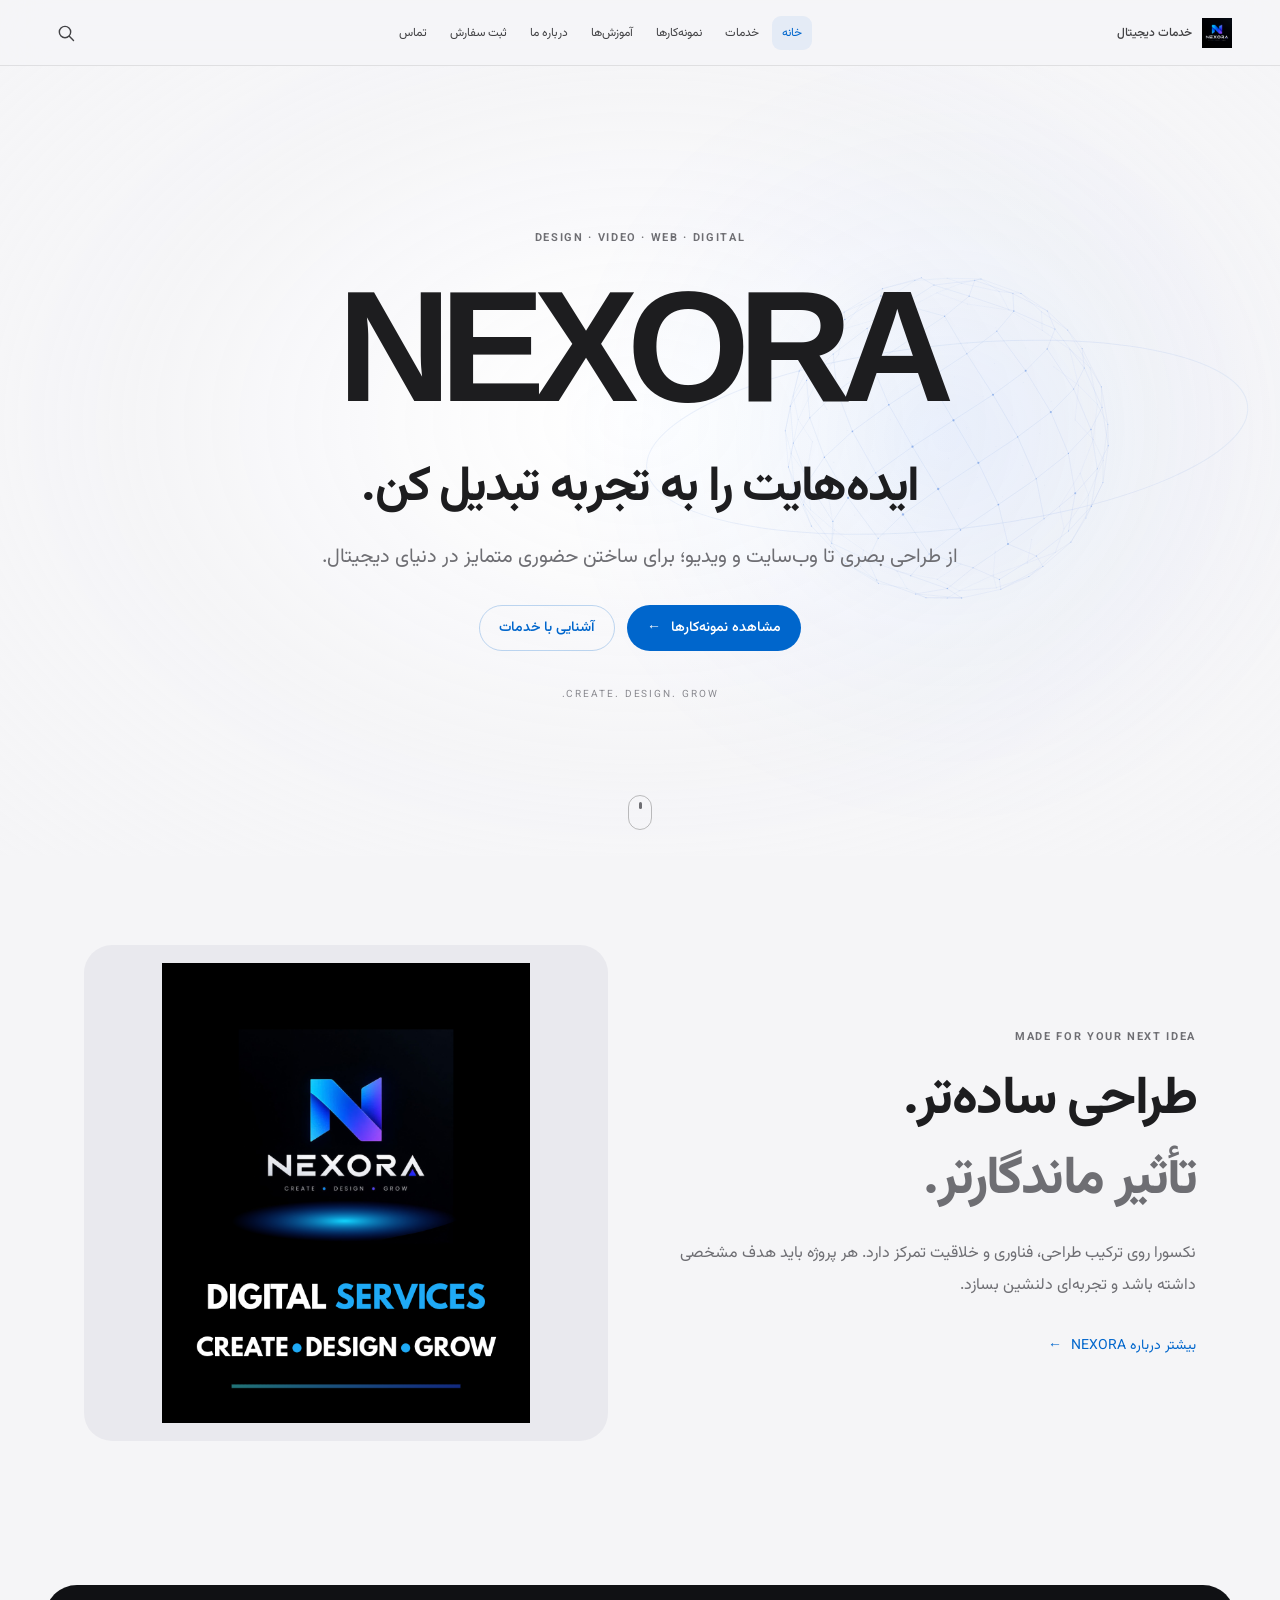
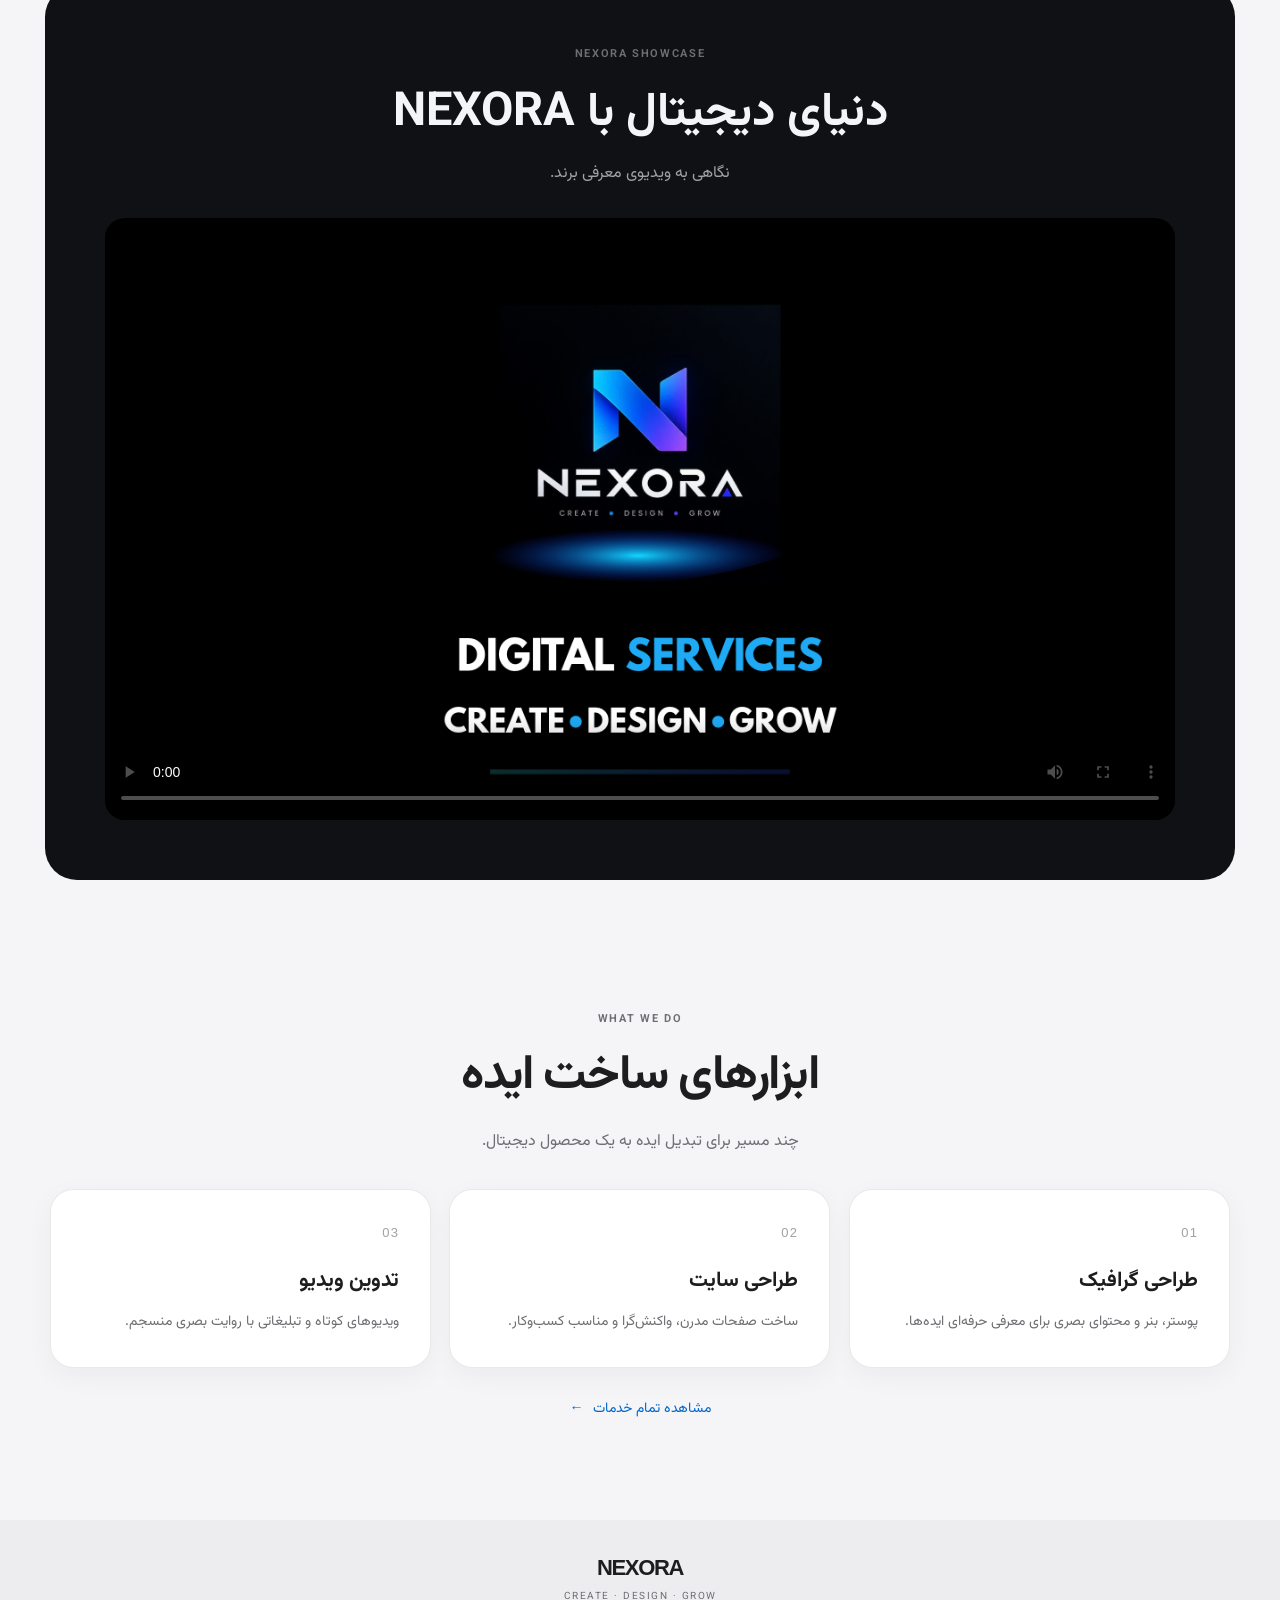
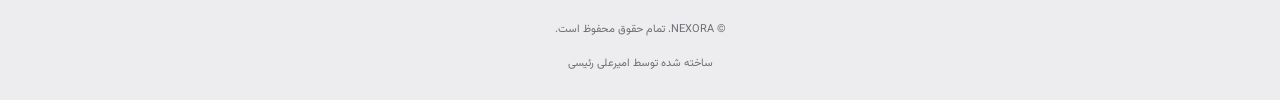
==== commit 8dff6a48: "Remove Instagram and email contact cards" ====
--- a/index.html
+++ b/index.html
@@ -371,14 +371,7 @@
             <p>اطلاعات تماس را در فایل data.js تنظیم کن.</p>
         </div>
 
-        <div class="contact-grid">
-            <article class="contact-card">
-                <h2>اینستاگرام</h2>
-                <p>برای مشاهده محتوا و ارتباط با NEXORA.</p>
-                <a data-ig href="#" target="_blank" rel="noopener">مشاهده صفحه</a>
-            </article>
-
-            <article class="contact-card">
+        <div class="contact-grid"><article class="contact-card">
                 <h2>کانال تلگرام</h2>
                 <p>اخبار، آموزش‌ها و نمونه‌کارهای جدید NEXORA.</p>
                 <a data-link="telegram" href="#" target="_blank" rel="noopener">عضویت در کانال</a>
@@ -394,14 +387,7 @@
                 <h2>یوتیوب</h2>
                 <p>ویدیوهای آموزشی طراحی، تبلیغات و تدوین.</p>
                 <a data-link="youtube" href="#" target="_blank" rel="noopener">مشاهده کانال</a>
-            </article>
-
-            <article class="contact-card">
-                <h2>ایمیل</h2>
-                <p>برای ارسال جزئیات پروژه.</p>
-                <a data-mail href="#">ارسال ایمیل</a>
-            </article>
-        </div>
+            </article></div>
     </section>
 
 </main>
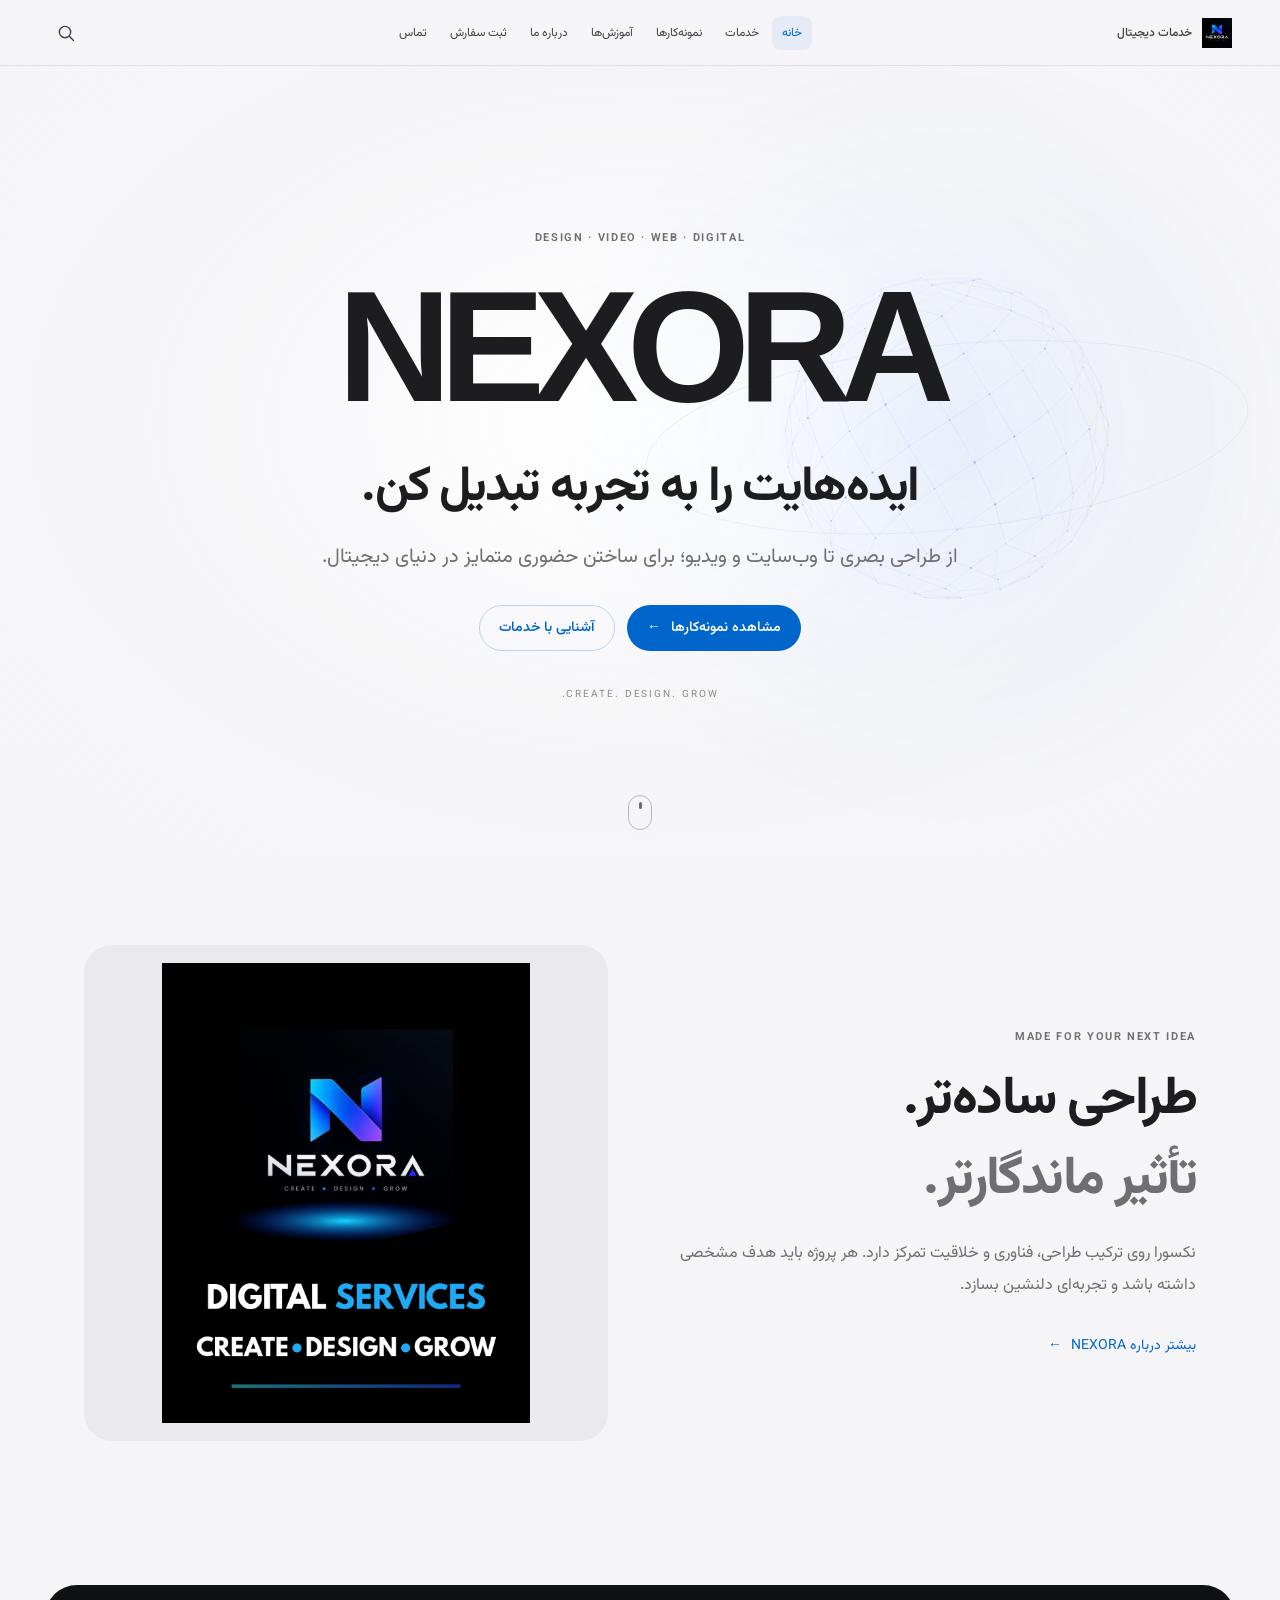
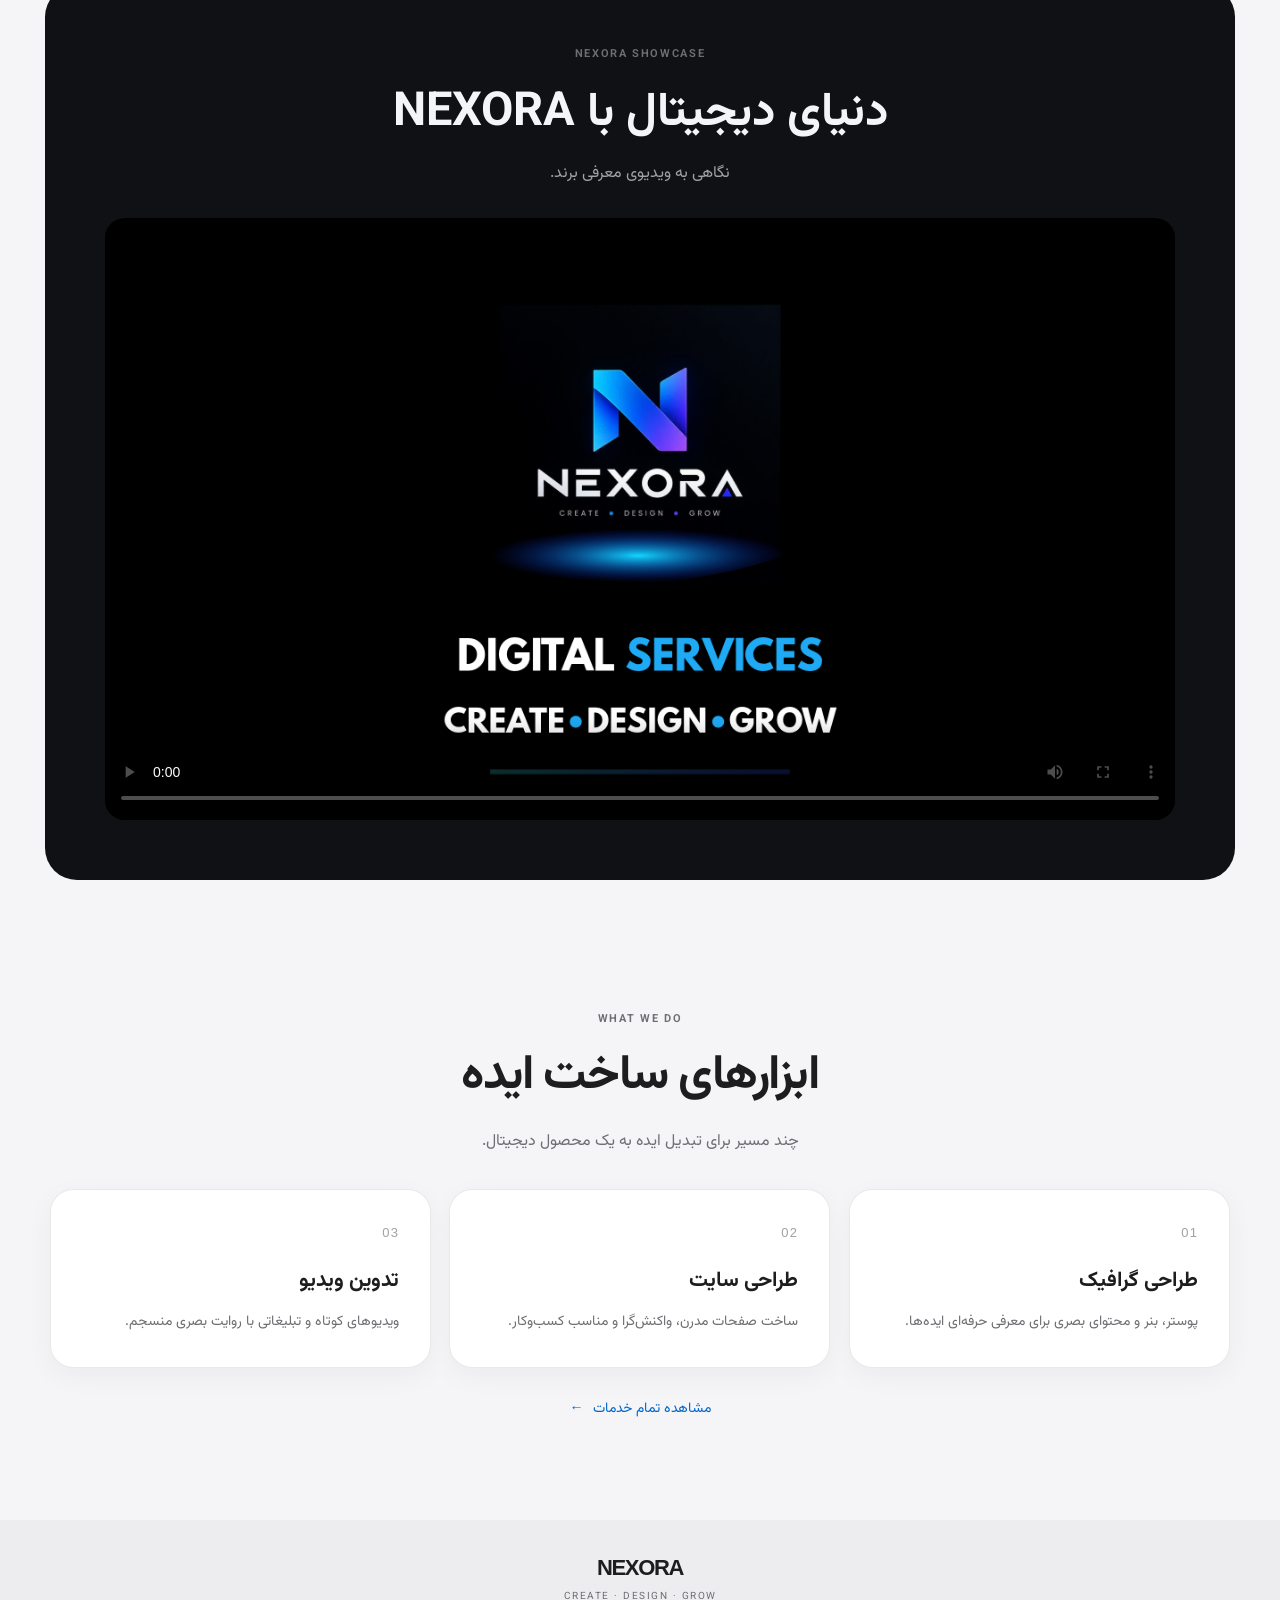
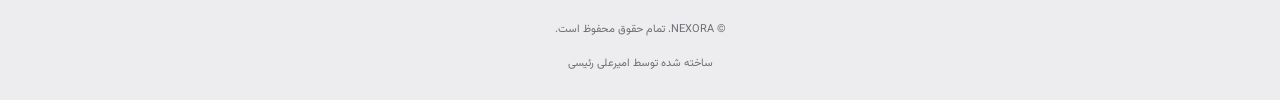
==== commit 125434dc: "Remove obsolete contact setup note" ====
--- a/index.html
+++ b/index.html
@@ -368,7 +368,7 @@
         <div class="page-heading">
             <p class="eyebrow">GET IN TOUCH</p>
             <h1>در ارتباط باشیم.</h1>
-            <p>اطلاعات تماس را در فایل data.js تنظیم کن.</p>
+            
         </div>
 
         <div class="contact-grid"><article class="contact-card">
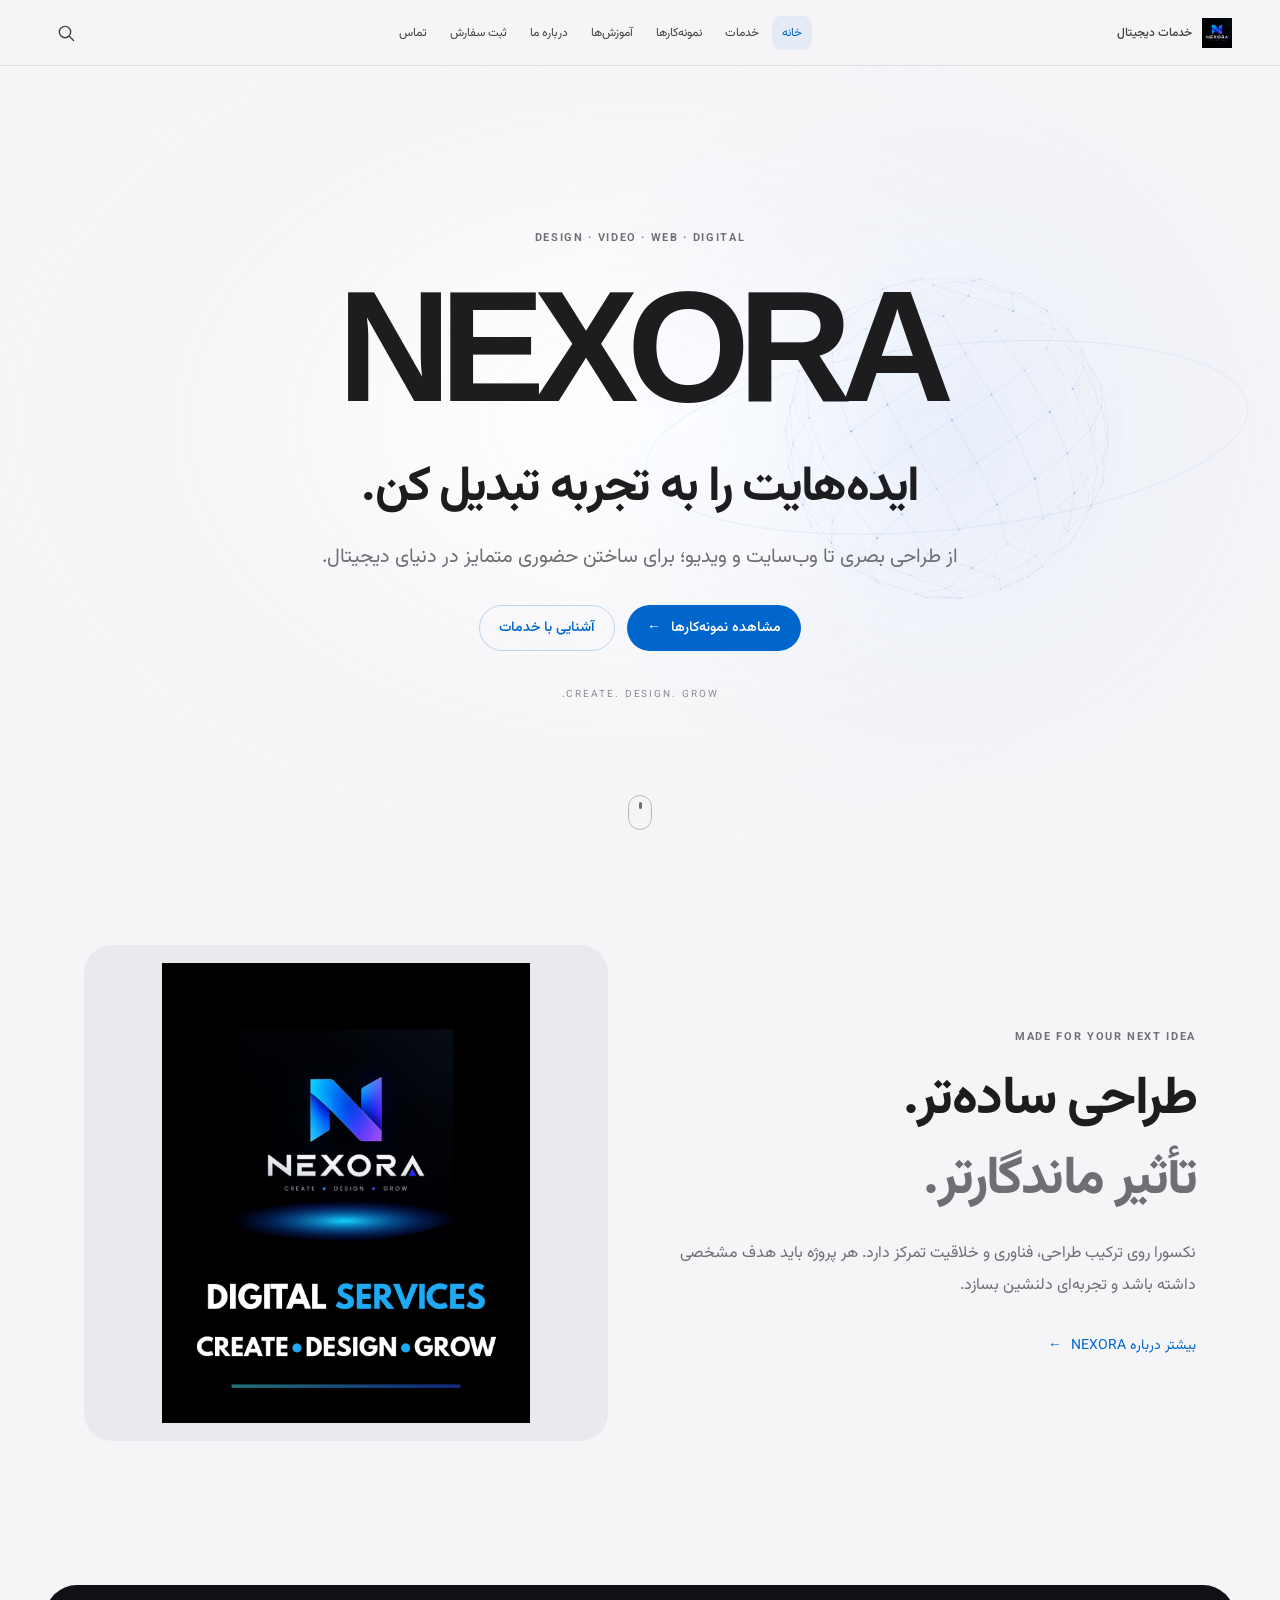
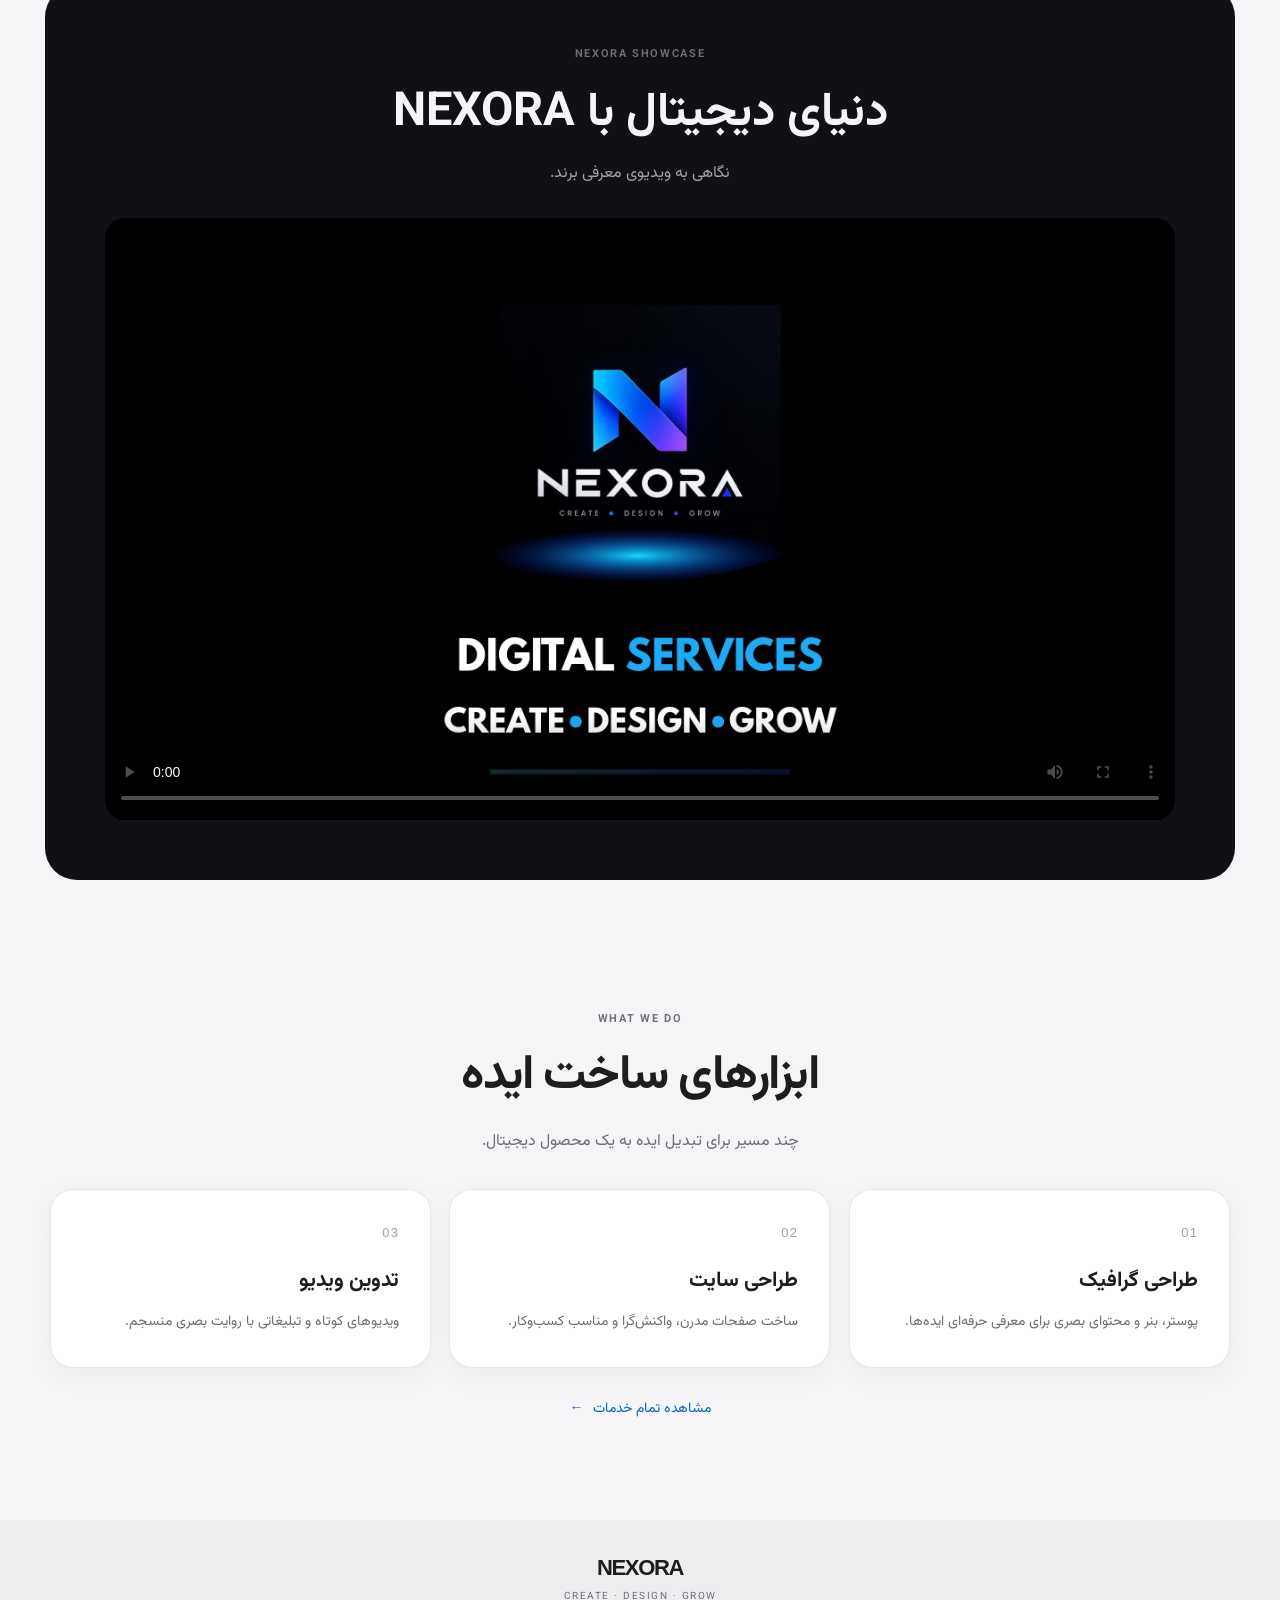
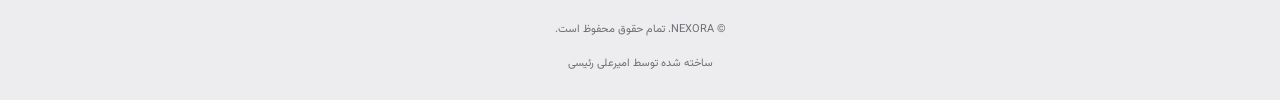
==== commit fbcf8d65: "Connect order form to Telegram bot" ====
--- a/index.html
+++ b/index.html
@@ -308,7 +308,7 @@
         <div class="page-heading">
             <p class="eyebrow">START A PROJECT</p>
             <h1>بیایید ایده‌ات را بسازیم.</h1>
-            <p>مشخصات اولیه را وارد کن تا متن آماده سفارش ساخته شود.</p>
+            <p>مشخصات پروژه را وارد کن؛ سپس بات تلگرام باز می‌شود و متن سفارش برای ارسال آماده خواهد بود.</p>
         </div>
 
         <div class="order-panel">
@@ -331,7 +331,7 @@
                 <label for="orderPreview">متن سفارش</label>
                 <textarea id="orderPreview" rows="6" readonly placeholder="متن سفارش پس از تکمیل اطلاعات اینجا نمایش داده می‌شود."></textarea>
 
-                <button class="button-primary" type="submit">آماده‌سازی سفارش</button>
+                <button class="button-primary" type="submit">باز کردن بات و ارسال سفارش</button>
                 <p id="orderStatus" class="form-status" role="status"></p>
             </form>
         </div>
--- a/style.css
+++ b/style.css
@@ -1396,3 +1396,39 @@
         transition-duration: .01ms !important;
     }
 }
+
+
+/* =====================================================
+   NEXORA — APPLE-STYLE SCROLL REVEAL
+===================================================== */
+.nx-reveal {
+    opacity: 0;
+    transform: translate3d(0, 34px, 0);
+    filter: blur(5px);
+    transition:
+        opacity 850ms cubic-bezier(.2,.7,.2,1),
+        transform 850ms cubic-bezier(.2,.7,.2,1),
+        filter 850ms cubic-bezier(.2,.7,.2,1);
+    will-change: opacity, transform, filter;
+}
+.nx-reveal.nx-visible {
+    opacity: 1;
+    transform: translate3d(0,0,0);
+    filter: blur(0);
+}
+.nx-reveal-delay-1 { transition-delay: 90ms; }
+.nx-reveal-delay-2 { transition-delay: 180ms; }
+.nx-reveal-delay-3 { transition-delay: 270ms; }
+@media (prefers-reduced-motion: reduce) {
+    .nx-reveal { opacity: 1; transform: none; filter: none; transition: none; }
+}
+
+/* Scroll reveal visibility fix */
+.nx-reveal{opacity:0;transform:translateY(26px);filter:blur(3px);transition:opacity .8s ease,transform .8s cubic-bezier(.2,.7,.2,1),filter .8s ease}
+.nx-reveal.nx-visible{opacity:1!important;transform:translateY(0)!important;filter:blur(0)!important}
+@media(prefers-reduced-motion:reduce){.nx-reveal{opacity:1!important;transform:none!important;filter:none!important;transition:none!important}}
+
+/* Reliable scroll reveal (class names isolated from previous attempts) */
+.nx-scroll-item{opacity:0!important;transform:translate3d(0,38px,0)!important;filter:blur(4px);transition:opacity .8s ease var(--nx-delay,0ms),transform .8s cubic-bezier(.2,.7,.2,1) var(--nx-delay,0ms),filter .8s ease var(--nx-delay,0ms)}
+.nx-scroll-item.nx-scroll-shown{opacity:1!important;transform:translate3d(0,0,0)!important;filter:blur(0)}
+@media(prefers-reduced-motion:reduce){.nx-scroll-item{opacity:1!important;transform:none!important;filter:none!important;transition:none!important}}
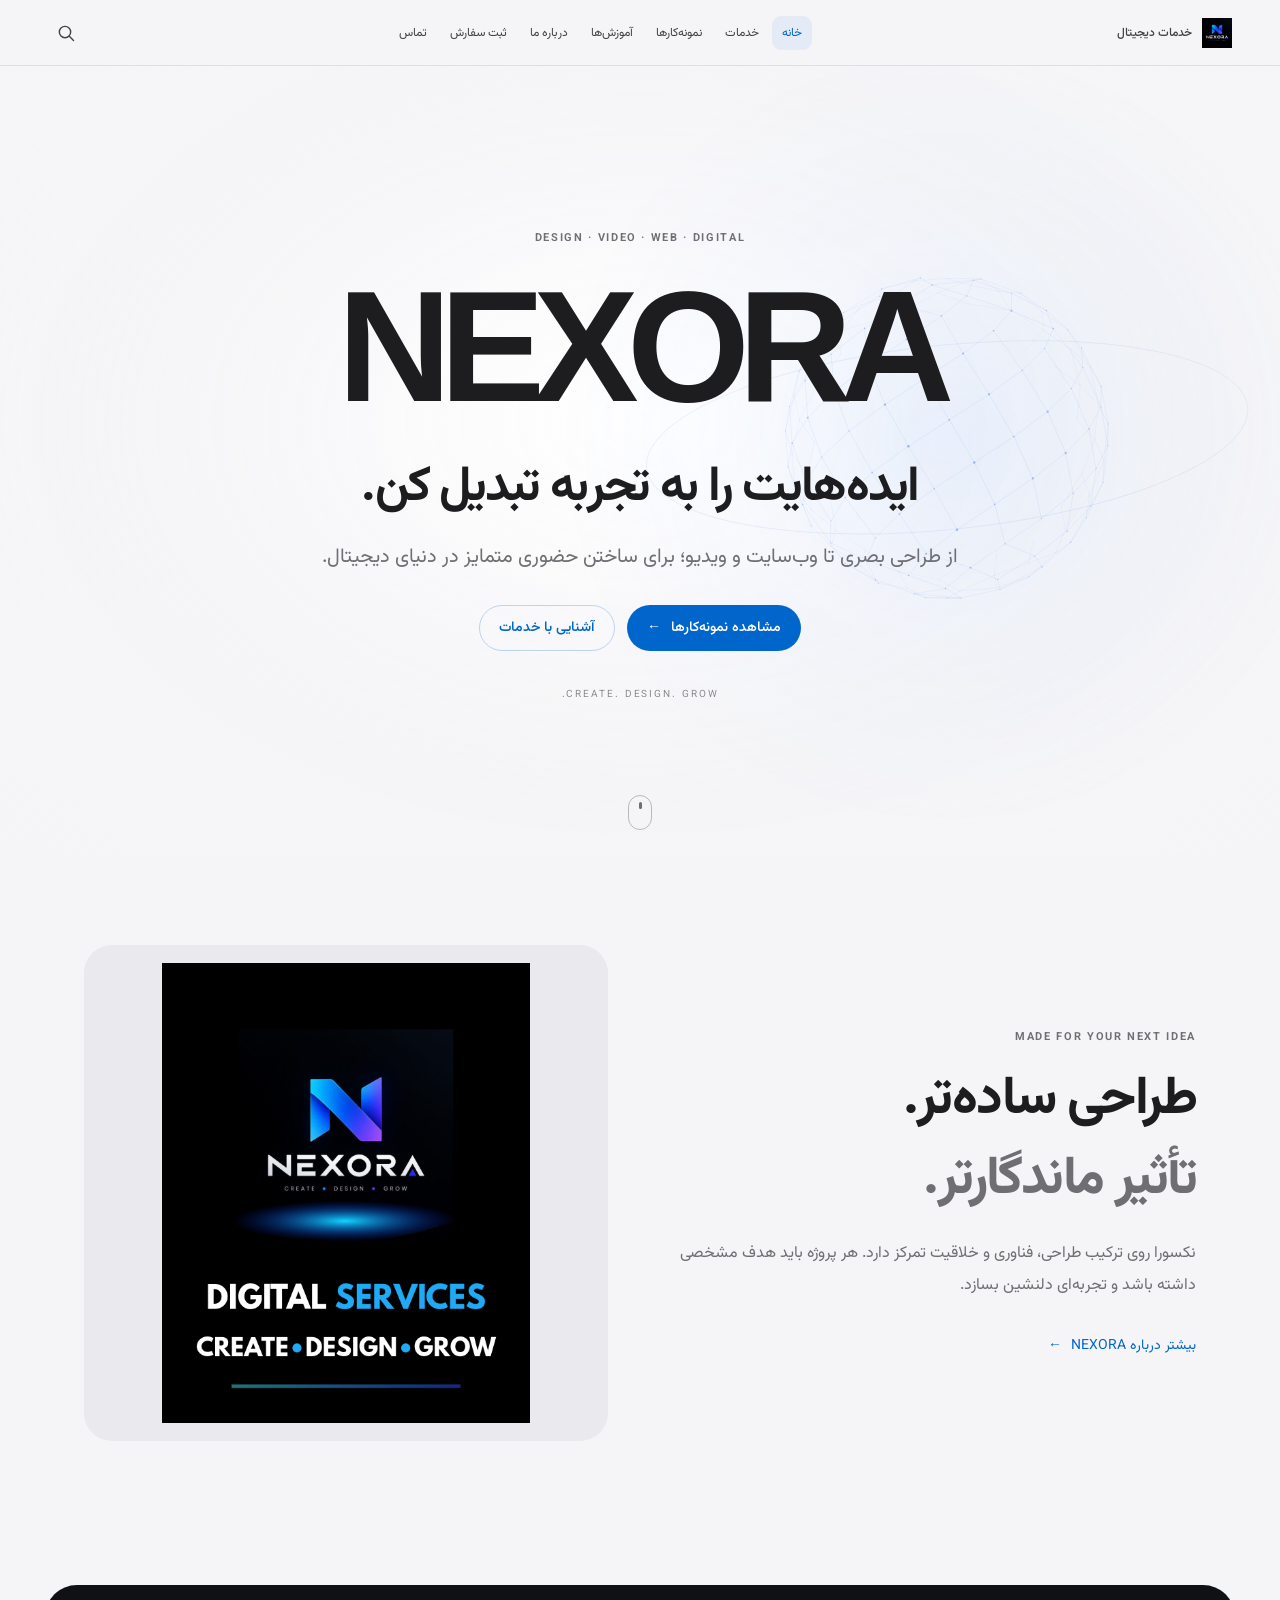
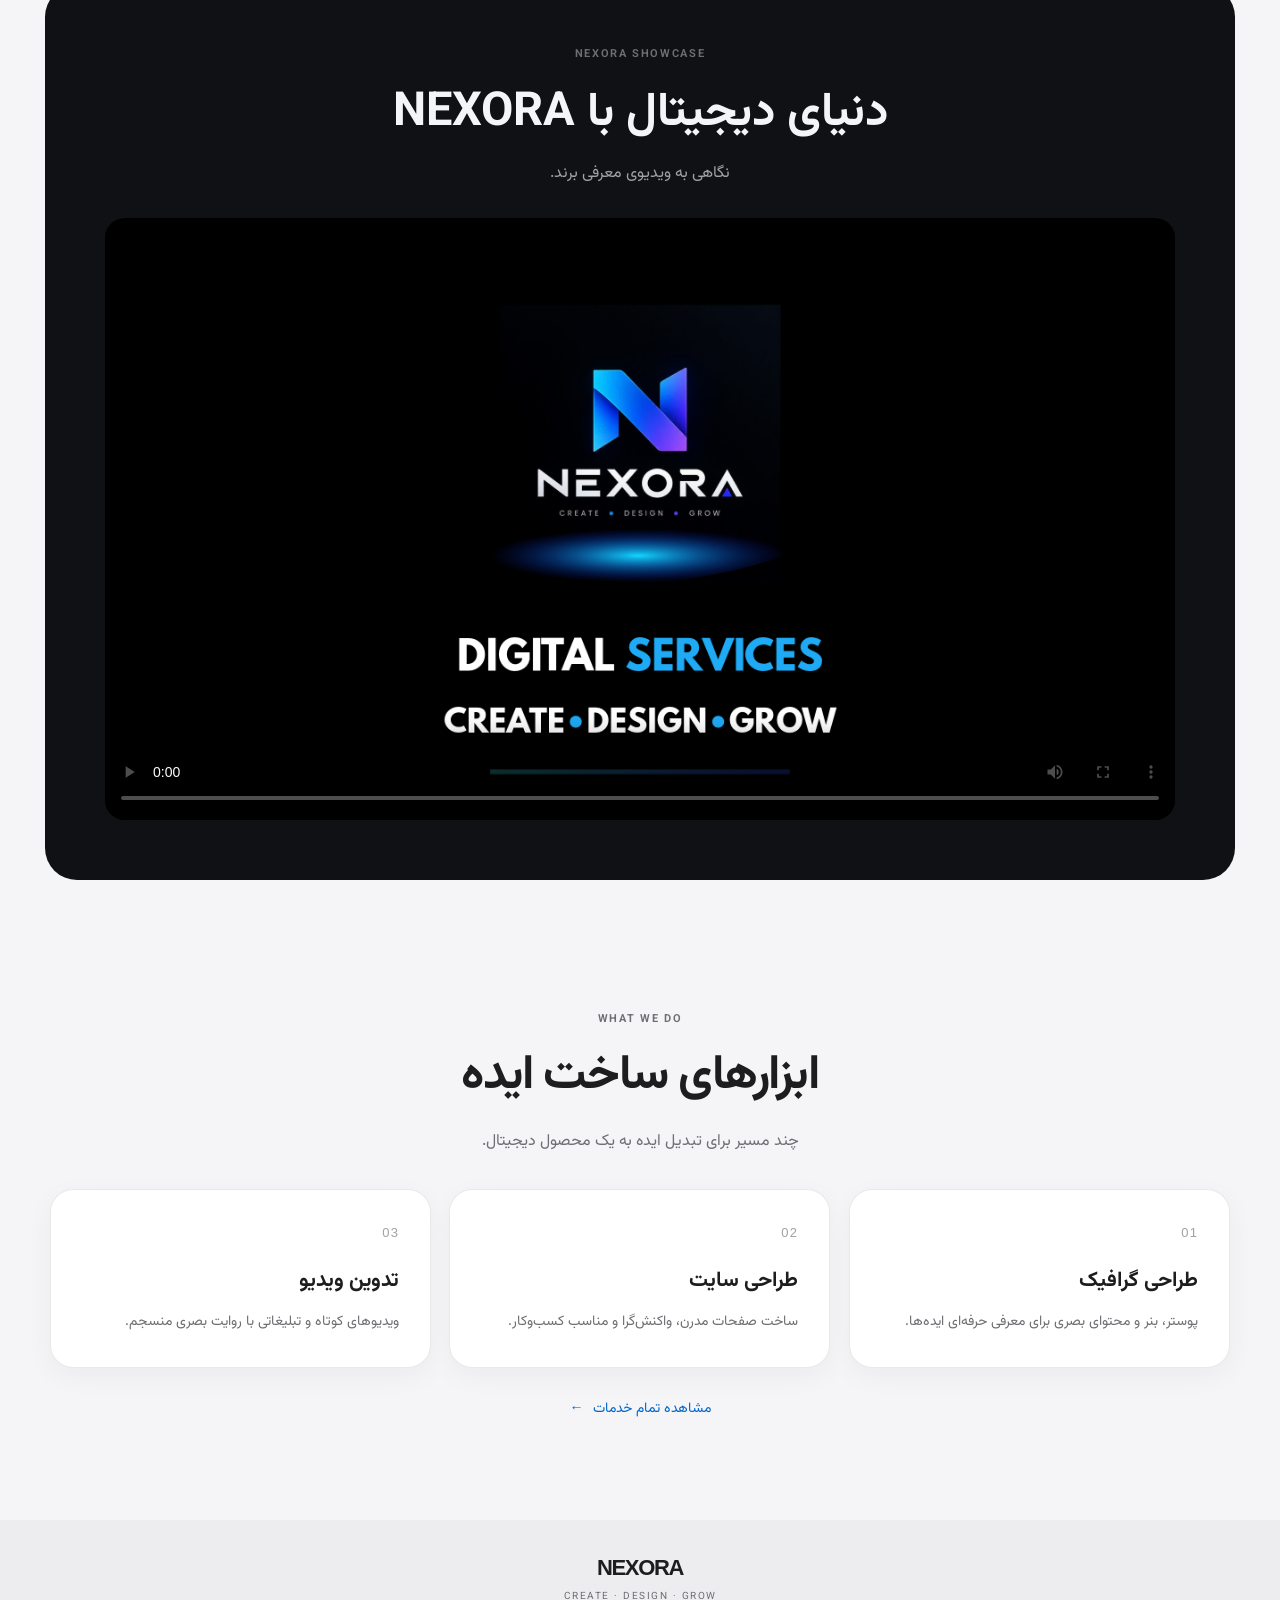
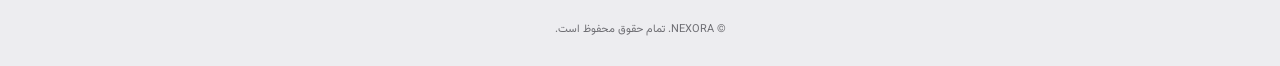
==== commit a281b2d0: "Add Google verification tag and remove footer credit" ====
--- a/index.html
+++ b/index.html
@@ -10,6 +10,7 @@
     <meta name="description" content="NEXORA؛ طراحی گرافیک، طراحی سایت، تدوین ویدیو، سئو و خدمات دیجیتال.">
     <meta name="theme-color" content="#f5f5f7">
     <meta name="robots" content="index, follow">
+    <meta name="google-site-verification" content="-nJFPMULJXAHZ6bZE1NxKNltCcRmu9CExC5oAuJn1ng" />
 
     <link rel="canonical" href="https://nexora.ir/">
     <link rel="icon" href="images/nexora-logo.png" type="image/png">
@@ -396,7 +397,6 @@
     <a class="footer-brand" href="#home" data-page="home">NEXORA</a>
     <p>CREATE · DESIGN · GROW</p>
     <small>© NEXORA. تمام حقوق محفوظ است.</small>
-    <small class="made-by">ساخته شده توسط امیرعلی رئیسی</small>
 </footer>
 
 <button id="toTop" class="to-top" type="button" aria-label="بازگشت به بالا">↑</button>
--- a/style.css
+++ b/style.css
@@ -1432,3 +1432,104 @@
 .nx-scroll-item{opacity:0!important;transform:translate3d(0,38px,0)!important;filter:blur(4px);transition:opacity .8s ease var(--nx-delay,0ms),transform .8s cubic-bezier(.2,.7,.2,1) var(--nx-delay,0ms),filter .8s ease var(--nx-delay,0ms)}
 .nx-scroll-item.nx-scroll-shown{opacity:1!important;transform:translate3d(0,0,0)!important;filter:blur(0)}
 @media(prefers-reduced-motion:reduce){.nx-scroll-item{opacity:1!important;transform:none!important;filter:none!important;transition:none!important}}
+
+
+/* =====================================================
+   NEXORA — DEMO REVIEWS
+===================================================== */
+.nx-reviews {
+    margin: 42px 0 30px;
+    padding: clamp(20px, 4vw, 34px);
+    background: #fff;
+    border: 1px solid var(--border);
+    border-radius: 24px;
+    box-shadow: var(--shadow);
+}
+.nx-reviews-heading,
+.nx-review-card-top {
+    display: flex;
+    align-items: center;
+    justify-content: space-between;
+    gap: 12px;
+}
+.nx-reviews-heading h2,
+.nx-review-form h3 {
+    margin: 0;
+    font-size: 22px;
+}
+.nx-demo-label {
+    padding: 5px 11px;
+    color: #805b00;
+    background: #fff3cd;
+    border-radius: 999px;
+    font-size: 12px;
+    white-space: nowrap;
+}
+.nx-reviews-note {
+    color: var(--muted);
+    font-size: 13px;
+    line-height: 1.9;
+}
+.nx-review-summary {
+    display: flex;
+    align-items: center;
+    flex-wrap: wrap;
+    gap: 12px;
+    margin: 18px 0 22px;
+    padding: 16px;
+    background: #f5f7fb;
+    border-radius: 16px;
+}
+.nx-review-score { font-size: 27px; }
+.nx-review-stars { color: #f2a900; letter-spacing: 2px; }
+.nx-review-summary small { color: var(--muted); }
+.nx-review-list { display: grid; gap: 12px; }
+.nx-review-card {
+    padding: 16px;
+    background: #fafbfe;
+    border: 1px solid var(--border);
+    border-radius: 15px;
+}
+.nx-review-card-top strong { font-size: 14px; }
+.nx-review-card p {
+    margin: 10px 0 0;
+    color: var(--muted);
+    font-size: 14px;
+    line-height: 2;
+    overflow-wrap: anywhere;
+}
+.nx-review-form {
+    display: grid;
+    gap: 10px;
+    margin-top: 24px;
+    padding-top: 22px;
+    border-top: 1px solid var(--border);
+}
+.nx-review-form label { margin-top: 5px; font-size: 13px; font-weight: 600; }
+.nx-review-form input,
+.nx-review-form textarea {
+    width: 100%;
+    padding: 12px 14px;
+    color: var(--text);
+    background: #f5f5f7;
+    border: 1px solid var(--border);
+    border-radius: 12px;
+    font: inherit;
+}
+.nx-review-form textarea { resize: vertical; line-height: 1.9; }
+.nx-rating-picker { display: flex; gap: 5px; direction: ltr; justify-content: flex-end; }
+.nx-rating-star {
+    padding: 3px 5px;
+    color: #c7c7cc;
+    background: transparent;
+    border: 0;
+    font-size: 30px;
+    cursor: pointer;
+}
+.nx-rating-star.selected { color: #f2a900; }
+.nx-review-form .button-primary { justify-self: start; margin-top: 8px; }
+@media (max-width: 600px) {
+    .nx-reviews { padding: 18px; border-radius: 18px; }
+    .nx-reviews-heading h2 { font-size: 19px; }
+    .nx-review-card-top { align-items: flex-start; flex-direction: column; }
+}
